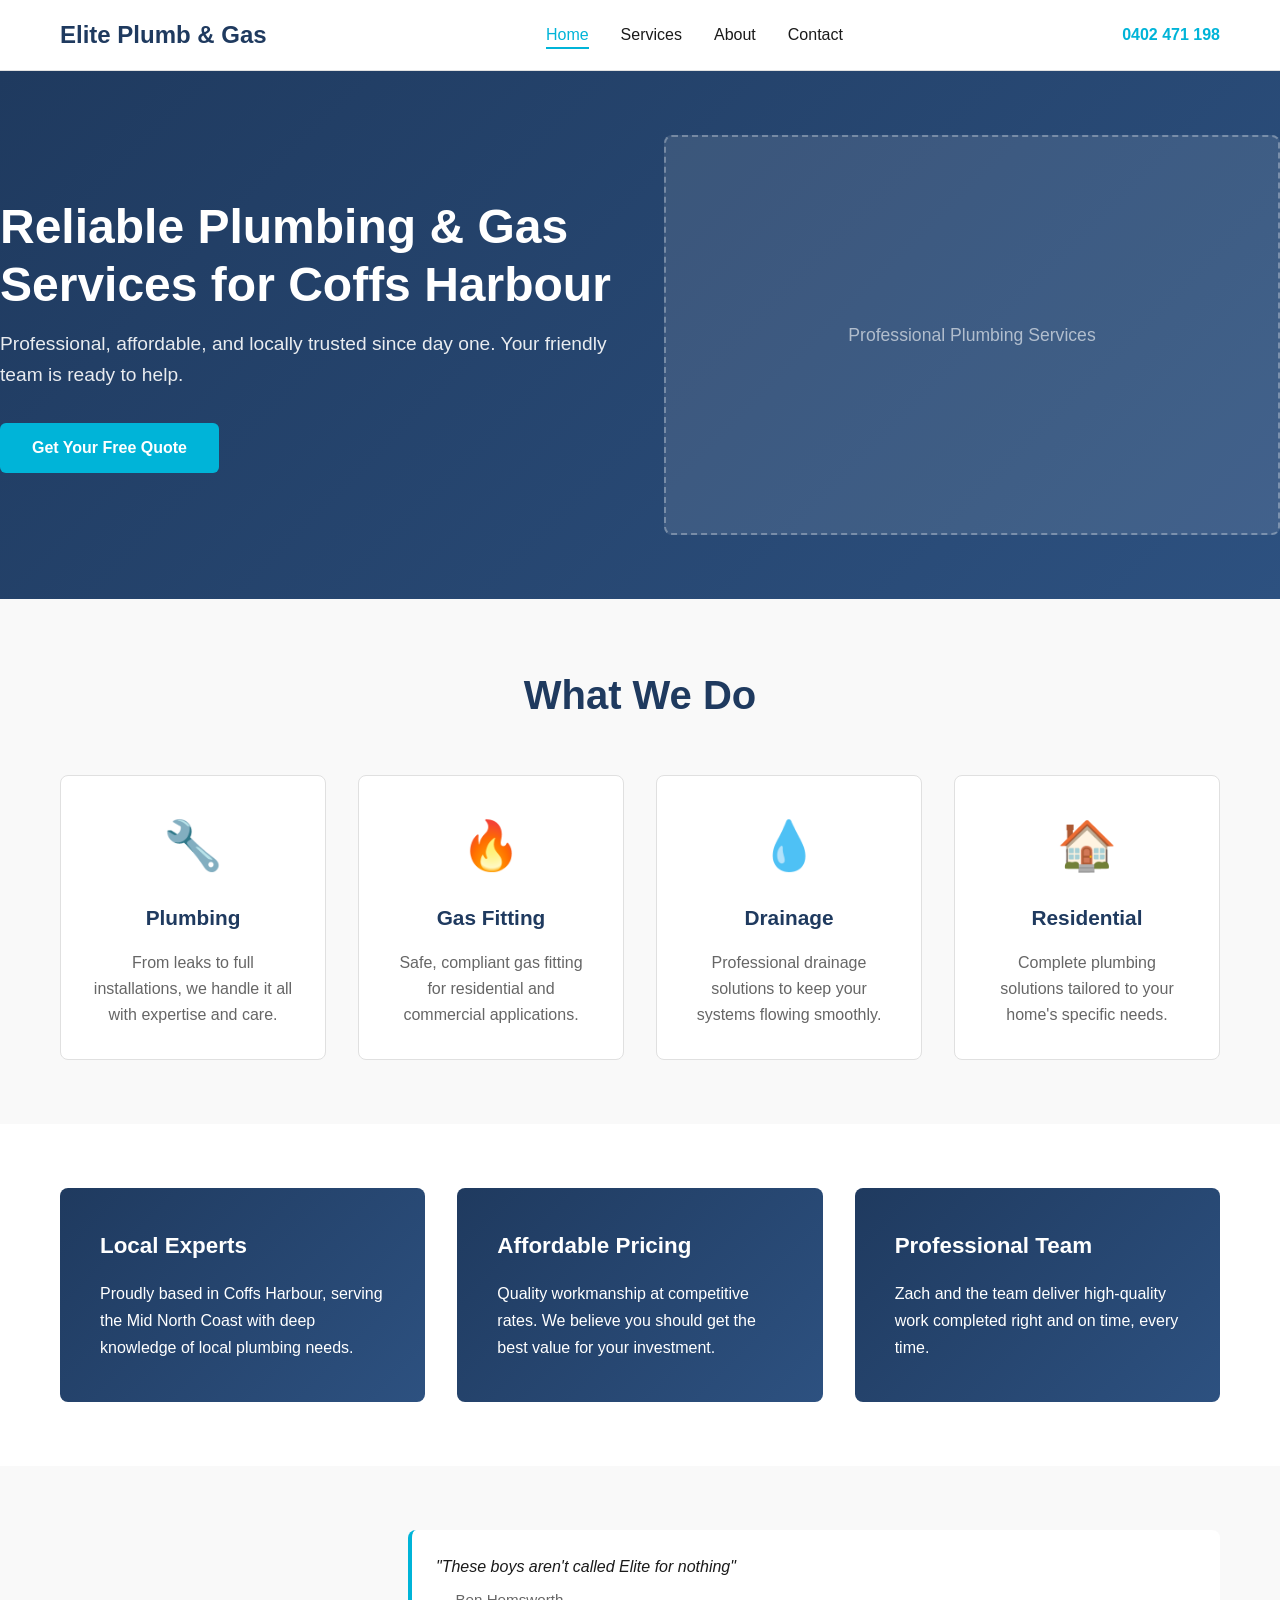
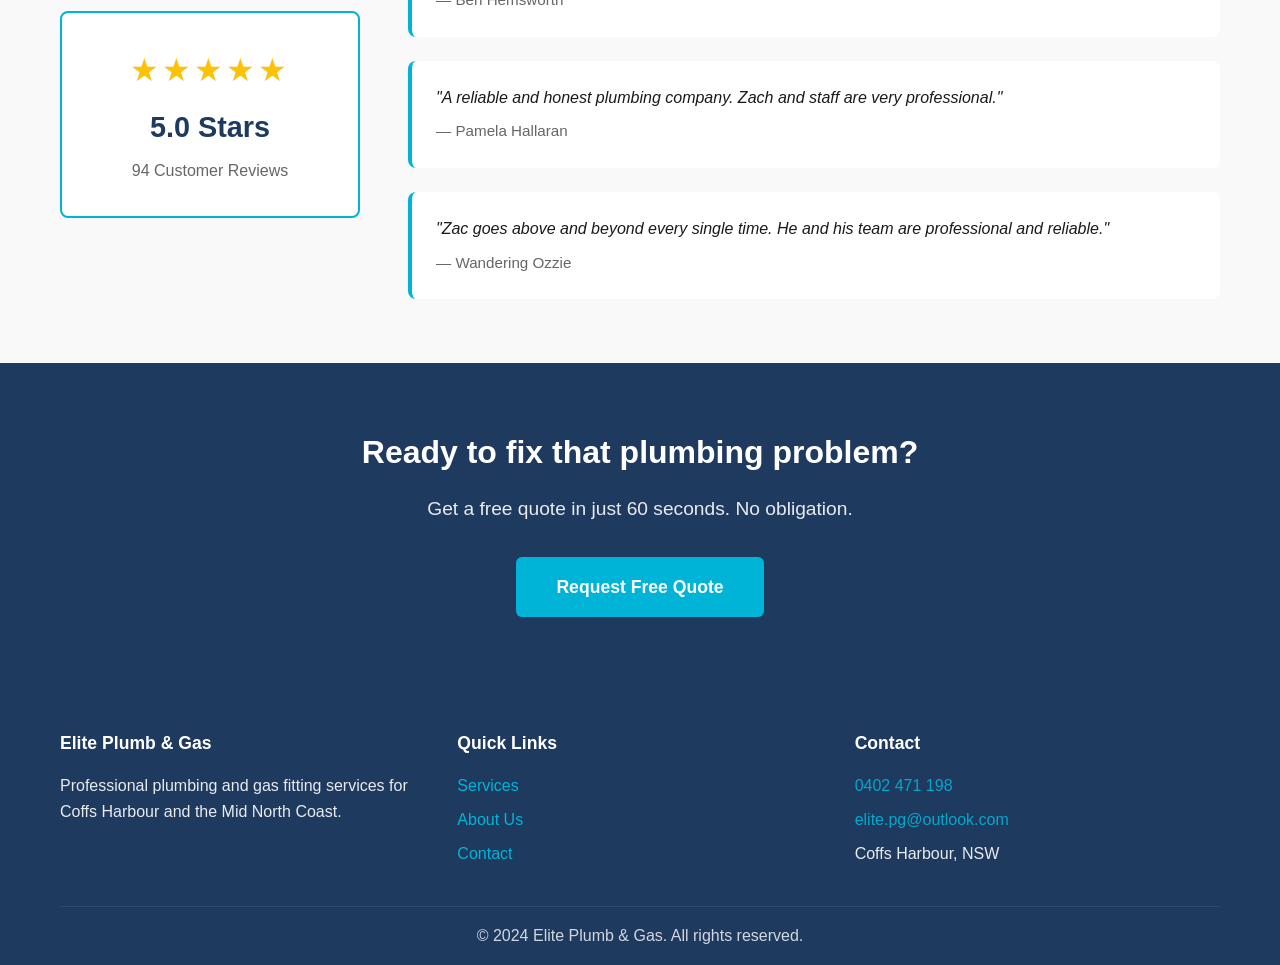
==== index.html @ c89027f8 "Add files via upload" ====
<!DOCTYPE html>
<html lang="en">
<head>
    <meta charset="UTF-8">
    <meta name="viewport" content="width=device-width, initial-scale=1.0">
    <title>Elite Plumb & Gas - Professional Plumbing Coffs Harbour</title>
    <meta name="description" content="Elite Plumb & Gas delivers reliable, professional plumbing and gas fitting services on the Mid North Coast. Free quotes available.">
    <meta name="theme-color" content="#1F3A5F">
    <link rel="stylesheet" href="styles.css">
</head>
<body>
    <nav class="navbar">
        <div class="container">
            <div class="logo">Elite Plumb & Gas</div>
            <ul class="nav-links">
                <li><a href="index.html" class="active">Home</a></li>
                <li><a href="services.html">Services</a></li>
                <li><a href="about.html">About</a></li>
                <li><a href="contact.html">Contact</a></li>
            </ul>
            <div class="phone-header"><a href="tel:0402471198">0402 471 198</a></div>
        </div>
    </nav>

    <section class="hero">
        <div class="hero-content">
            <h1>Reliable Plumbing & Gas Services for Coffs Harbour</h1>
            <p>Professional, affordable, and locally trusted since day one. Your friendly team is ready to help.</p>
            <a href="contact.html" class="cta-button">Get Your Free Quote</a>
        </div>
        <div class="hero-image">
            <div class="image-placeholder">Professional Plumbing Services</div>
        </div>
    </section>

    <section class="services-preview">
        <div class="container">
            <h2>What We Do</h2>
            <div class="services-grid">
                <div class="service-card">
                    <div class="service-icon">🔧</div>
                    <h3>Plumbing</h3>
                    <p>From leaks to full installations, we handle it all with expertise and care.</p>
                </div>
                <div class="service-card">
                    <div class="service-icon">🔥</div>
                    <h3>Gas Fitting</h3>
                    <p>Safe, compliant gas fitting for residential and commercial applications.</p>
                </div>
                <div class="service-card">
                    <div class="service-icon">💧</div>
                    <h3>Drainage</h3>
                    <p>Professional drainage solutions to keep your systems flowing smoothly.</p>
                </div>
                <div class="service-card">
                    <div class="service-icon">🏠</div>
                    <h3>Residential</h3>
                    <p>Complete plumbing solutions tailored to your home's specific needs.</p>
                </div>
            </div>
        </div>
    </section>

    <section class="why-us">
        <div class="container">
            <div class="why-grid">
                <div class="why-card">
                    <h3>Local Experts</h3>
                    <p>Proudly based in Coffs Harbour, serving the Mid North Coast with deep knowledge of local plumbing needs.</p>
                </div>
                <div class="why-card">
                    <h3>Affordable Pricing</h3>
                    <p>Quality workmanship at competitive rates. We believe you should get the best value for your investment.</p>
                </div>
                <div class="why-card">
                    <h3>Professional Team</h3>
                    <p>Zach and the team deliver high-quality work completed right and on time, every time.</p>
                </div>
            </div>
        </div>
    </section>

    <section class="social-proof">
        <div class="container">
            <div class="reviews-showcase">
                <div class="rating-box">
                    <div class="stars">★★★★★</div>
                    <div class="rating-text">5.0 Stars</div>
                    <div class="review-count">94 Customer Reviews</div>
                </div>
                <div class="testimonials">
                    <div class="testimonial">
                        <p>"These boys aren't called Elite for nothing"</p>
                        <cite>— Ben Hemsworth</cite>
                    </div>
                    <div class="testimonial">
                        <p>"A reliable and honest plumbing company. Zach and staff are very professional."</p>
                        <cite>— Pamela Hallaran</cite>
                    </div>
                    <div class="testimonial">
                        <p>"Zac goes above and beyond every single time. He and his team are professional and reliable."</p>
                        <cite>— Wandering Ozzie</cite>
                    </div>
                </div>
            </div>
        </div>
    </section>

    <section class="cta-section">
        <div class="container">
            <h2>Ready to fix that plumbing problem?</h2>
            <p>Get a free quote in just 60 seconds. No obligation.</p>
            <a href="contact.html" class="cta-button-large">Request Free Quote</a>
        </div>
    </section>

    <footer>
        <div class="container">
            <div class="footer-content">
                <div class="footer-section">
                    <h4>Elite Plumb & Gas</h4>
                    <p>Professional plumbing and gas fitting services for Coffs Harbour and the Mid North Coast.</p>
                </div>
                <div class="footer-section">
                    <h4>Quick Links</h4>
                    <ul>
                        <li><a href="services.html">Services</a></li>
                        <li><a href="about.html">About Us</a></li>
                        <li><a href="contact.html">Contact</a></li>
                    </ul>
                </div>
                <div class="footer-section">
                    <h4>Contact</h4>
                    <p><a href="tel:0402471198">0402 471 198</a></p>
                    <p><a href="mailto:elite.pg@outlook.com">elite.pg@outlook.com</a></p>
                    <p>Coffs Harbour, NSW</p>
                </div>
            </div>
            <div class="footer-bottom">
                <p>&copy; 2024 Elite Plumb & Gas. All rights reserved.</p>
            </div>
        </div>
    </footer>

    <script src="app.js"></script>
</body>
</html>
---- styles.css ----
* {
    margin: 0;
    padding: 0;
    box-sizing: border-box;
}

:root {
    --primary: #1F3A5F;
    --accent: #00B4D8;
    --accent-dark: #0096C7;
    --text-dark: #1a1a1a;
    --text-light: #666;
    --bg-light: #f9f9f9;
    --border: #e0e0e0;
    --white: #ffffff;
    --success: #10b981;
}

body {
    font-family: -apple-system, BlinkMacSystemFont, 'Segoe UI', Roboto, Oxygen, Ubuntu, Cantarell, sans-serif;
    color: var(--text-dark);
    line-height: 1.6;
    background: var(--white);
}

.container {
    max-width: 1200px;
    margin: 0 auto;
    padding: 0 20px;
}

/* Navigation */
.navbar {
    background: var(--white);
    border-bottom: 1px solid var(--border);
    sticky: top;
    position: sticky;
    top: 0;
    z-index: 100;
    padding: 1rem 0;
}

.navbar .container {
    display: flex;
    justify-content: space-between;
    align-items: center;
}

.logo {
    font-size: 1.5rem;
    font-weight: 700;
    color: var(--primary);
    text-decoration: none;
}

.nav-links {
    display: flex;
    list-style: none;
    gap: 2rem;
    flex: 1;
    justify-content: center;
}

.nav-links a {
    color: var(--text-dark);
    text-decoration: none;
    font-weight: 500;
    transition: color 0.3s;
    border-bottom: 2px solid transparent;
    padding-bottom: 0.25rem;
}

.nav-links a:hover,
.nav-links a.active {
    color: var(--accent);
    border-bottom-color: var(--accent);
}

.phone-header {
    font-weight: 600;
}

.phone-header a {
    color: var(--accent);
    text-decoration: none;
}

/* Hero Section */
.hero {
    display: grid;
    grid-template-columns: 1fr 1fr;
    gap: 3rem;
    align-items: center;
    padding: 4rem 0;
    background: linear-gradient(135deg, var(--primary) 0%, #2d5180 100%);
    color: var(--white);
}

.hero-content h1 {
    font-size: 3rem;
    margin-bottom: 1rem;
    line-height: 1.2;
}

.hero-content p {
    font-size: 1.2rem;
    margin-bottom: 2rem;
    opacity: 0.9;
}

.hero-image .image-placeholder {
    background: rgba(255, 255, 255, 0.1);
    border: 2px dashed rgba(255, 255, 255, 0.3);
    border-radius: 8px;
    padding: 4rem 2rem;
    text-align: center;
    color: rgba(255, 255, 255, 0.6);
    font-size: 1.1rem;
    min-height: 400px;
    display: flex;
    align-items: center;
    justify-content: center;
}

/* CTA Buttons */
.cta-button {
    display: inline-block;
    background: var(--accent);
    color: var(--white);
    padding: 0.75rem 2rem;
    border-radius: 6px;
    text-decoration: none;
    font-weight: 600;
    transition: background 0.3s, transform 0.2s;
    border: none;
    cursor: pointer;
    font-size: 1rem;
}

.cta-button:hover {
    background: var(--accent-dark);
    transform: translateY(-2px);
}

.cta-button-large {
    display: inline-block;
    background: var(--accent);
    color: var(--white);
    padding: 1rem 2.5rem;
    border-radius: 6px;
    text-decoration: none;
    font-weight: 600;
    font-size: 1.1rem;
    transition: background 0.3s, transform 0.2s;
    border: none;
    cursor: pointer;
}

.cta-button-large:hover {
    background: var(--accent-dark);
    transform: translateY(-2px);
}

/* Services Preview */
.services-preview {
    padding: 4rem 0;
    background: var(--bg-light);
}

.services-preview h2 {
    font-size: 2.5rem;
    margin-bottom: 3rem;
    text-align: center;
    color: var(--primary);
}

.services-grid {
    display: grid;
    grid-template-columns: repeat(auto-fit, minmax(250px, 1fr));
    gap: 2rem;
}

.service-card {
    background: var(--white);
    padding: 2rem;
    border-radius: 8px;
    text-align: center;
    border: 1px solid var(--border);
    transition: transform 0.3s, box-shadow 0.3s;
}

.service-card:hover {
    transform: translateY(-5px);
    box-shadow: 0 10px 30px rgba(0, 0, 0, 0.1);
}

.service-icon {
    font-size: 3rem;
    margin-bottom: 1rem;
}

.service-card h3 {
    color: var(--primary);
    margin-bottom: 1rem;
    font-size: 1.3rem;
}

.service-card p {
    color: var(--text-light);
}

/* Why Us Section */
.why-us {
    padding: 4rem 0;
}

.why-grid {
    display: grid;
    grid-template-columns: repeat(auto-fit, minmax(280px, 1fr));
    gap: 2rem;
}

.why-card {
    background: linear-gradient(135deg, var(--primary) 0%, #2d5180 100%);
    color: var(--white);
    padding: 2.5rem;
    border-radius: 8px;
}

.why-card h3 {
    font-size: 1.4rem;
    margin-bottom: 1rem;
}

.why-card p {
    font-size: 1rem;
    line-height: 1.7;
}

/* Social Proof */
.social-proof {
    background: var(--bg-light);
    padding: 4rem 0;
}

.reviews-showcase {
    display: grid;
    grid-template-columns: 300px 1fr;
    gap: 3rem;
    align-items: center;
}

.rating-box {
    background: var(--white);
    padding: 2rem;
    border-radius: 8px;
    text-align: center;
    border: 2px solid var(--accent);
}

.stars {
    font-size: 2rem;
    color: #ffc107;
    letter-spacing: 0.2rem;
    margin-bottom: 0.5rem;
}

.rating-text {
    font-size: 1.8rem;
    font-weight: 700;
    color: var(--primary);
    margin-bottom: 0.5rem;
}

.review-count {
    font-size: 1rem;
    color: var(--text-light);
}

.testimonials {
    display: grid;
    gap: 1.5rem;
}

.testimonial {
    background: var(--white);
    padding: 1.5rem;
    border-radius: 8px;
    border-left: 4px solid var(--accent);
}

.testimonial p {
    font-style: italic;
    color: var(--text-dark);
    margin-bottom: 0.5rem;
}

.testimonial cite {
    font-style: normal;
    color: var(--text-light);
    font-size: 0.95rem;
}

/* CTA Section */
.cta-section {
    background: var(--primary);
    color: var(--white);
    padding: 4rem 0;
    text-align: center;
}

.cta-section h2 {
    font-size: 2rem;
    margin-bottom: 1rem;
}

.cta-section p {
    font-size: 1.2rem;
    margin-bottom: 2rem;
    opacity: 0.9;
}

/* Page Header */
.page-header {
    background: linear-gradient(135deg, var(--primary) 0%, #2d5180 100%);
    color: var(--white);
    padding: 3rem 0;
    text-align: center;
}

.page-header h1 {
    font-size: 2.5rem;
    margin-bottom: 1rem;
}

.page-header p {
    font-size: 1.1rem;
    opacity: 0.9;
}

/* Services Detailed */
.services-detailed {
    padding: 4rem 0;
}

.service-detail {
    display: grid;
    grid-template-columns: 1fr 1fr;
    gap: 3rem;
    align-items: center;
    margin-bottom: 4rem;
}

.service-detail.reverse {
    direction: rtl;
}

.service-detail.reverse > * {
    direction: ltr;
}

.service-detail h2 {
    color: var(--primary);
    font-size: 2rem;
    margin-bottom: 1rem;
}

.service-detail p {
    color: var(--text-light);
    margin-bottom: 1.5rem;
    line-height: 1.8;
}

.service-list {
    list-style: none;
    margin-bottom: 1.5rem;
}

.service-list li {
    padding: 0.5rem 0 0.5rem 1.5rem;
    position: relative;
    color: var(--text-light);
}

.service-list li:before {
    content: "✓";
    position: absolute;
    left: 0;
    color: var(--accent);
    font-weight: bold;
}

.cta-link {
    color: var(--accent);
    text-decoration: none;
    font-weight: 600;
    display: inline-block;
    margin-top: 1rem;
    transition: transform 0.3s;
}

.cta-link:hover {
    transform: translateX(5px);
}

.service-image .image-placeholder {
    background: var(--bg-light);
    border: 2px dashed var(--border);
    border-radius: 8px;
    padding: 4rem 2rem;
    text-align: center;
    color: var(--text-light);
    font-size: 1.1rem;
    min-height: 350px;
    display: flex;
    align-items: center;
    justify-content: center;
}

/* Service Guarantee */
.service-guarantee {
    background: var(--bg-light);
    padding: 4rem 0;
    text-align: center;
}

.service-guarantee h2 {
    color: var(--primary);
    font-size: 2rem;
    margin-bottom: 1rem;
}

.service-guarantee p {
    font-size: 1.1rem;
    color: var(--text-light);
    margin-bottom: 2rem;
}

.guarantee-points {
    display: grid;
    grid-template-columns: repeat(auto-fit, minmax(200px, 1fr));
    gap: 2rem;
}

.point {
    background: var(--white);
    padding: 1.5rem;
    border-radius: 8px;
    border-left: 4px solid var(--accent);
}

/* About Story */
.about-story {
    padding: 4rem 0;
}

.story-content {
    display: grid;
    grid-template-columns: 1fr 1fr;
    gap: 3rem;
    align-items: center;
}

.story-text h2 {
    color: var(--primary);
    font-size: 2rem;
    margin-bottom: 1rem;
}

.story-text p {
    color: var(--text-light);
    margin-bottom: 1rem;
    line-height: 1.8;
}

.story-image .image-placeholder {
    background: var(--bg-light);
    border: 2px dashed var(--border);
    border-radius: 8px;
    padding: 4rem 2rem;
    text-align: center;
    color: var(--text-light);
    min-height: 400px;
    display: flex;
    align-items: center;
    justify-content: center;
}

/* Values */
.values {
    background: var(--bg-light);
    padding: 4rem 0;
}

.values h2 {
    color: var(--primary);
    font-size: 2rem;
    text-align: center;
    margin-bottom: 3rem;
}

.values-grid {
    display: grid;
    grid-template-columns: repeat(auto-fit, minmax(250px, 1fr));
    gap: 2rem;
}

.value-card {
    background: var(--white);
    padding: 2rem;
    border-radius: 8px;
    border-top: 4px solid var(--accent);
}

.value-card h3 {
    color: var(--primary);
    margin-bottom: 1rem;
}

.value-card p {
    color: var(--text-light);
    line-height: 1.7;
}

/* Team */
.team {
    padding: 4rem 0;
}

.team h2 {
    color: var(--primary);
    font-size: 2rem;
    text-align: center;
    margin-bottom: 0.5rem;
}

.team > p {
    text-align: center;
    color: var(--text-light);
    margin-bottom: 3rem;
}

.team-grid {
    display: grid;
    grid-template-columns: repeat(auto-fit, minmax(280px, 1fr));
    gap: 2rem;
}

.team-member {
    text-align: center;
}

.member-image .image-placeholder {
    background: var(--bg-light);
    border: 2px dashed var(--border);
    border-radius: 8px;
    padding: 3rem 2rem;
    text-align: center;
    color: var(--text-light);
    min-height: 250px;
    display: flex;
    align-items: center;
    justify-content: center;
    margin-bottom: 1.5rem;
}

.team-member h3 {
    color: var(--primary);
    margin-bottom: 0.5rem;
}

.team-member > p:first-of-type {
    color: var(--accent);
    font-weight: 600;
    margin-bottom: 1rem;
}

.team-member > p:last-of-type {
    color: var(--text-light);
    line-height: 1.7;
}

/* Stats */
.stats {
    background: var(--primary);
    color: var(--white);
    padding: 4rem 0;
    display: grid;
    grid-template-columns: repeat(auto-fit, minmax(200px, 1fr));
    gap: 2rem;
    text-align: center;
}

.stat {
    padding: 2rem 0;
}

.stat-number {
    font-size: 2.5rem;
    font-weight: 700;
    margin-bottom: 0.5rem;
}

.stat-label {
    font-size: 1rem;
    opacity: 0.9;
}

/* Contact Form */
.contact-section {
    padding: 4rem 0;
}

.contact-wrapper {
    display: grid;
    grid-template-columns: 2fr 1fr;
    gap: 3rem;
}

.contact-form {
    background: var(--bg-light);
    padding: 2rem;
    border-radius: 8px;
}

.form-group {
    margin-bottom: 1.5rem;
}

.form-group label {
    display: block;
    margin-bottom: 0.5rem;
    font-weight: 600;
    color: var(--primary);
}

.form-group input,
.form-group textarea,
.form-group select {
    width: 100%;
    padding: 0.75rem;
    border: 1px solid var(--border);
    border-radius: 6px;
    font-family: inherit;
    font-size: 1rem;
}

.form-group input:focus,
.form-group textarea:focus,
.form-group select:focus {
    outline: none;
    border-color: var(--accent);
    box-shadow: 0 0 0 3px rgba(0, 180, 216, 0.1);
}

.form-group textarea {
    resize: vertical;
}

.form-group.checkbox {
    display: flex;
    align-items: center;
    gap: 0.5rem;
}

.form-group.checkbox input {
    width: auto;
    margin: 0;
}

.form-group.checkbox label {
    margin: 0;
    font-weight: 400;
    display: inline;
}

.submit-button {
    background: var(--accent);
    color: var(--white);
    padding: 0.75rem 2rem;
    border: none;
    border-radius: 6px;
    font-weight: 600;
    cursor: pointer;
    font-size: 1rem;
    transition: background 0.3s, transform 0.2s;
    width: 100%;
}

.submit-button:hover {
    background: var(--accent-dark);
    transform: translateY(-2px);
}

.form-status {
    margin-top: 1rem;
    padding: 1rem;
    border-radius: 6px;
    text-align: center;
    display: none;
}

.form-status.success {
    display: block;
    background: rgba(16, 185, 129, 0.1);
    color: var(--success);
    border: 1px solid var(--success);
}

.form-status.error {
    display: block;
    background: rgba(220, 38, 38, 0.1);
    color: #dc2626;
    border: 1px solid #dc2626;
}

.contact-info {
    background: var(--white);
    padding: 2rem;
    border-radius: 8px;
    border: 1px solid var(--border);
}

.contact-info h3 {
    color: var(--primary);
    margin-bottom: 2rem;
}

.info-block {
    margin-bottom: 2rem;
    padding-bottom: 2rem;
    border-bottom: 1px solid var(--border);
}

.info-block:last-child {
    border-bottom: none;
    margin-bottom: 0;
    padding-bottom: 0;
}

.info-block h4 {
    color: var(--primary);
    margin-bottom: 0.5rem;
    font-size: 1rem;
}

.info-block p {
    color: var(--text-light);
    margin-bottom: 0.25rem;
}

.info-block a {
    color: var(--accent);
    text-decoration: none;
}

.info-block a:hover {
    text-decoration: underline;
}

.small {
    font-size: 0.9rem;
    font-style: italic;
}

.why-list {
    list-style: none;
    text-align: left;
}

.why-list li {
    padding: 0.5rem 0;
    color: var(--text-light);
}

/* FAQ */
.faq {
    background: var(--bg-light);
    padding: 4rem 0;
}

.faq h2 {
    color: var(--primary);
    font-size: 2rem;
    text-align: center;
    margin-bottom: 3rem;
}

.faq-grid {
    display: grid;
    grid-template-columns: repeat(auto-fit, minmax(280px, 1fr));
    gap: 2rem;
}

.faq-item {
    background: var(--white);
    padding: 2rem;
    border-radius: 8px;
}

.faq-item h4 {
    color: var(--primary);
    margin-bottom: 1rem;
}

.faq-item p {
    color: var(--text-light);
    line-height: 1.7;
}

/* Footer */
footer {
    background: var(--primary);
    color: var(--white);
    padding: 3rem 0 1rem;
}

.footer-content {
    display: grid;
    grid-template-columns: repeat(auto-fit, minmax(250px, 1fr));
    gap: 2rem;
    margin-bottom: 2rem;
}

.footer-section h4 {
    margin-bottom: 1rem;
    font-size: 1.1rem;
}

.footer-section p {
    margin-bottom: 0.5rem;
    opacity: 0.9;
    line-height: 1.6;
}

.footer-section a {
    color: var(--accent);
    text-decoration: none;
}

.footer-section a:hover {
    text-decoration: underline;
}

.footer-section ul {
    list-style: none;
}

.footer-section ul li {
    margin-bottom: 0.5rem;
}

.footer-section ul li a {
    color: var(--accent);
    text-decoration: none;
}

.footer-section ul li a:hover {
    text-decoration: underline;
}

.footer-bottom {
    border-top: 1px solid rgba(255, 255, 255, 0.1);
    padding-top: 1rem;
    text-align: center;
    opacity: 0.8;
}

/* Responsive */
@media (max-width: 768px) {
    .nav-links {
        gap: 1rem;
        font-size: 0.9rem;
    }

    .phone-header {
        display: none;
    }

    .hero {
        grid-template-columns: 1fr;
        padding: 2rem 0;
    }

    .hero-content h1 {
        font-size: 2rem;
    }

    .story-content,
    .contact-wrapper,
    .service-detail,
    .reviews-showcase {
        grid-template-columns: 1fr;
    }

    .service-detail.reverse {
        direction: ltr;
    }
}
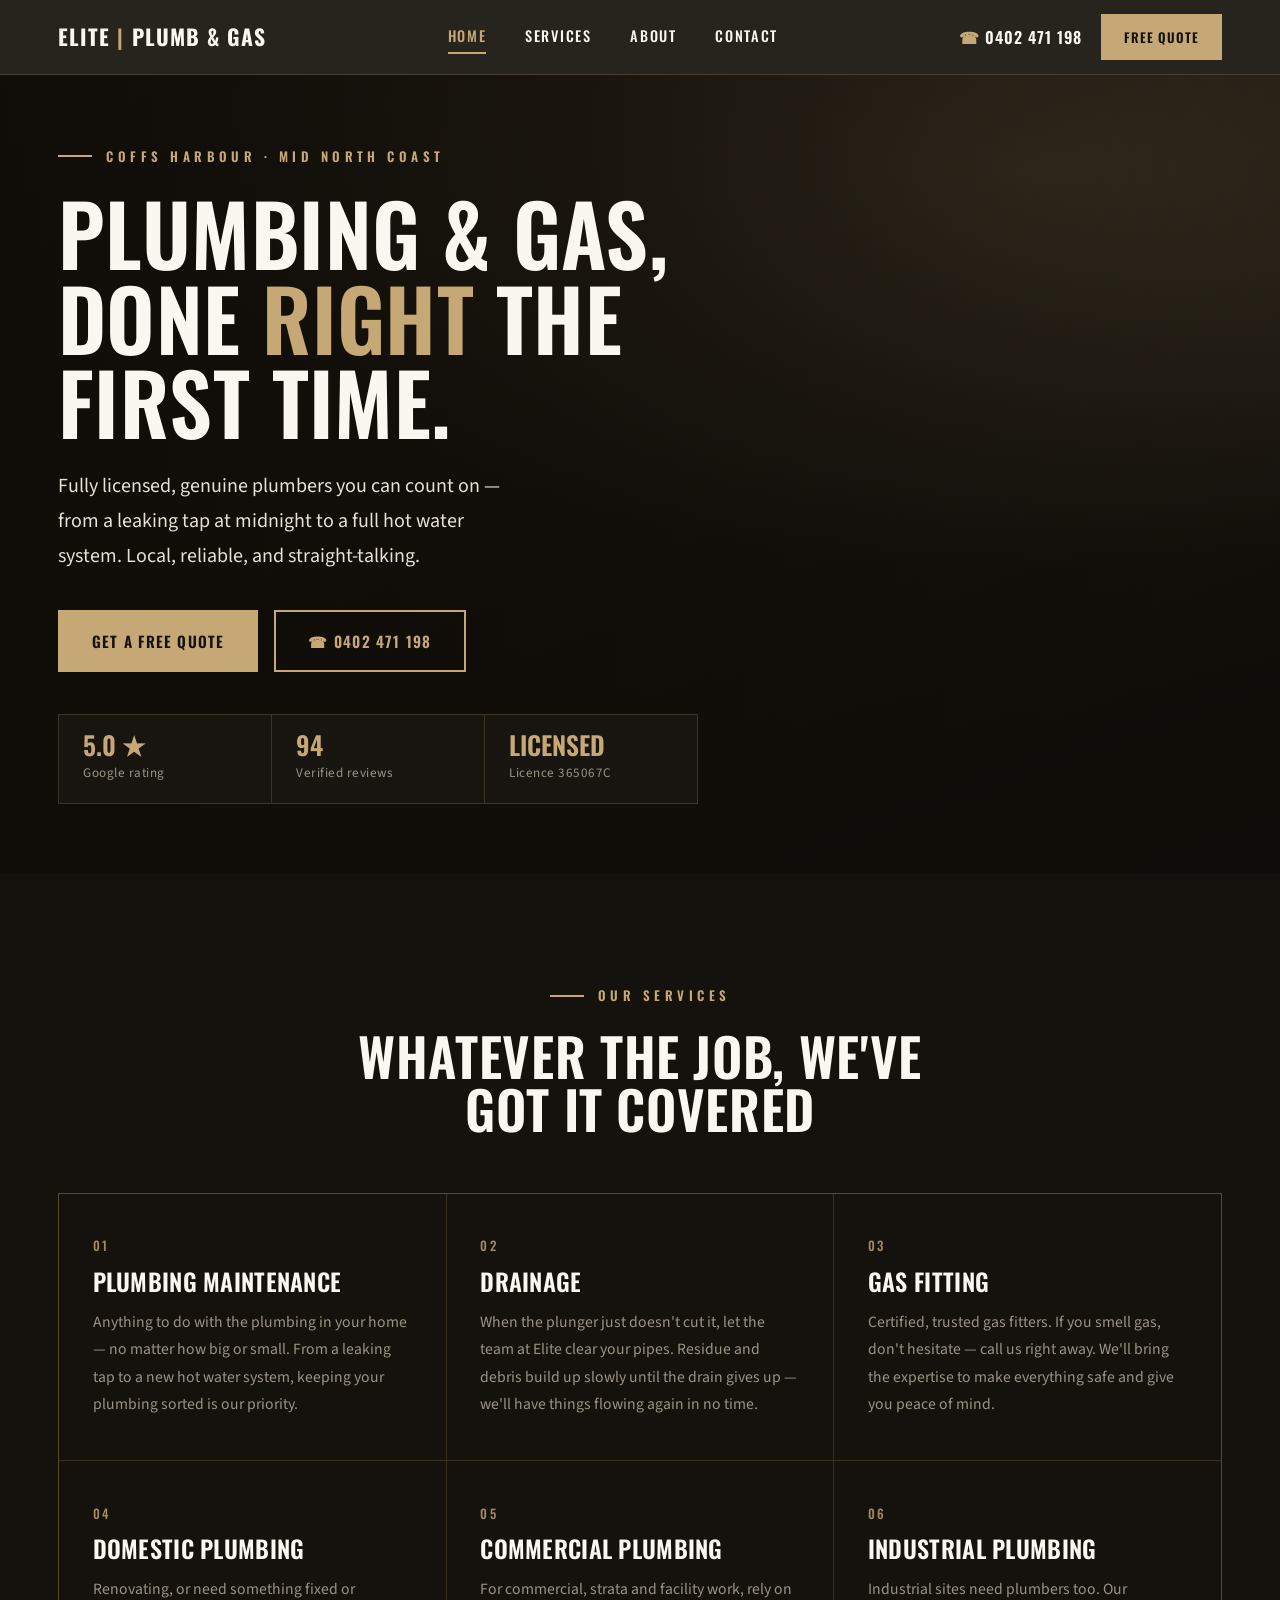
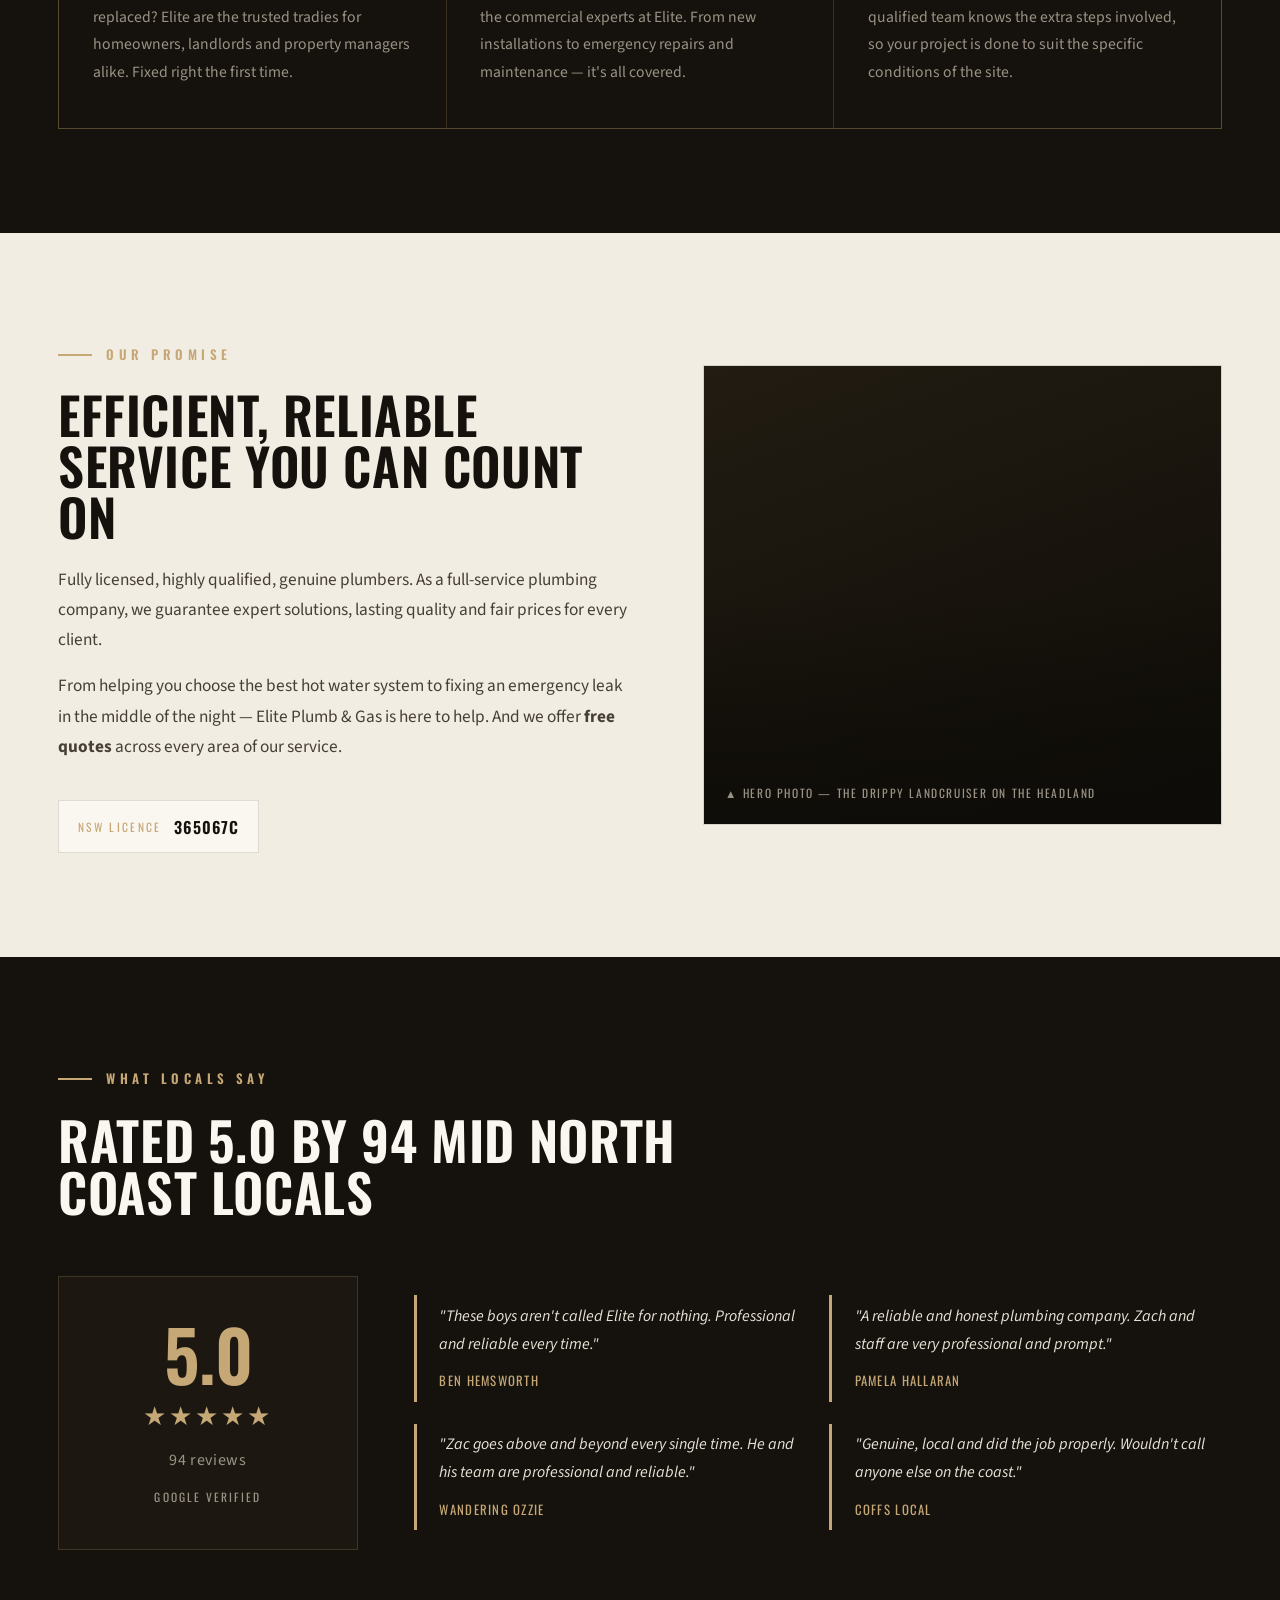
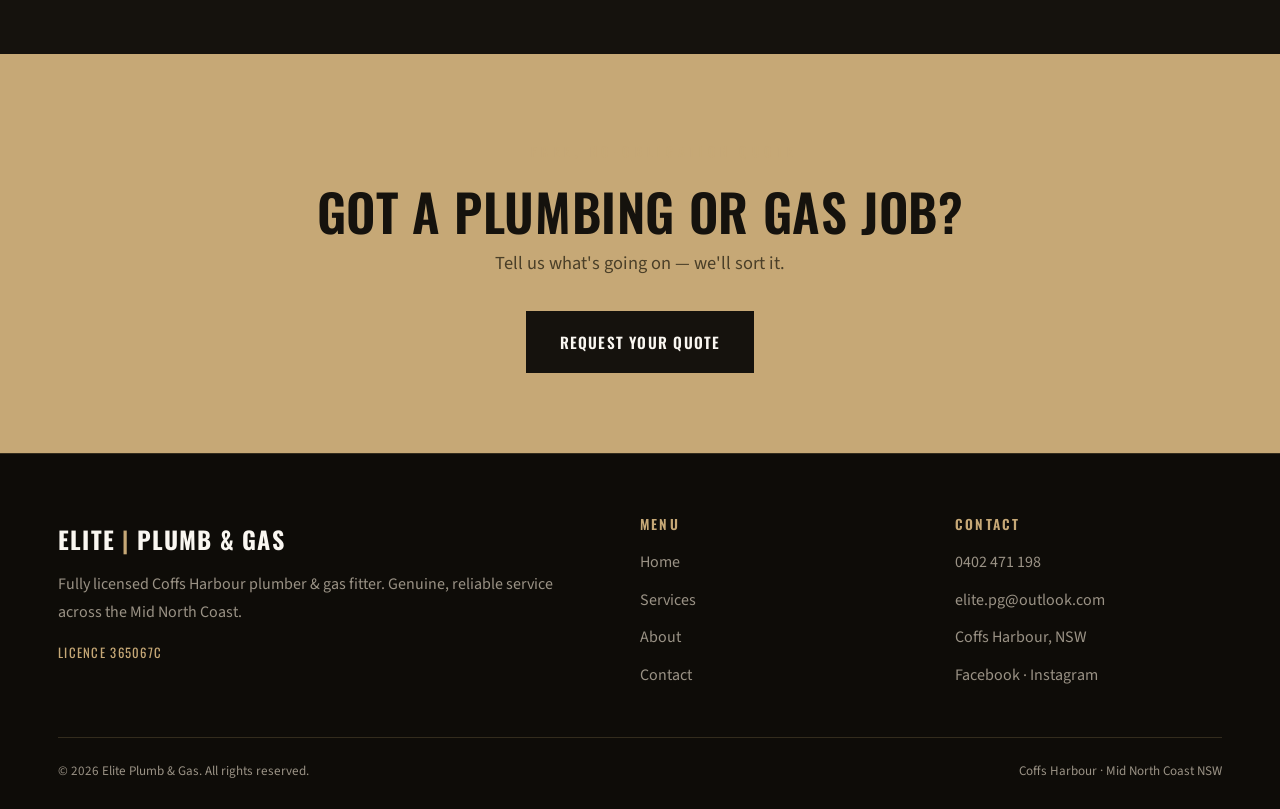
==== commit 996475a0: "Add files via upload" ====
--- a/index.html
+++ b/index.html
@@ -1,147 +1,692 @@
 <!DOCTYPE html>
 <html lang="en">
 <head>
-    <meta charset="UTF-8">
-    <meta name="viewport" content="width=device-width, initial-scale=1.0">
-    <title>Elite Plumb & Gas - Professional Plumbing Coffs Harbour</title>
-    <meta name="description" content="Elite Plumb & Gas delivers reliable, professional plumbing and gas fitting services on the Mid North Coast. Free quotes available.">
-    <meta name="theme-color" content="#1F3A5F">
-    <link rel="stylesheet" href="styles.css">
+<meta charset="UTF-8">
+<meta name="viewport" content="width=device-width, initial-scale=1.0">
+<title>Elite Plumb &amp; Gas — Coffs Harbour Plumber &amp; Gas Fitter</title>
+<meta name="description" content="Fully licensed Coffs Harbour plumber &amp; gas fitter. Genuine, reliable service across the Mid North Coast. 5.0★ from 94 reviews. Free quotes. Licence 365067C.">
+<meta name="theme-color" content="#15120D">
+<link rel="preconnect" href="https://fonts.googleapis.com">
+<link rel="preconnect" href="https://fonts.gstatic.com" crossorigin>
+<link href="https://fonts.googleapis.com/css2?family=Oswald:wght@400;500;600;700&family=Source+Sans+3:ital,wght@0,400;0,500;0,600;1,400&display=swap" rel="stylesheet">
+<style>
+    *{margin:0;padding:0;box-sizing:border-box}
+
+    :root{
+        --ink:#15120D;         /* warm near-black */
+        --ink-2:#1C1811;       /* panel */
+        --ink-3:#252016;       /* lifted panel */
+        --sand:#C6A876;        /* signature gold/sand accent */
+        --sand-2:#DcC49A;      /* brighter sand for hover */
+        --bone:#F2EDE3;        /* warm cream for light sections */
+        --paper:#FAF7F1;       /* lightest */
+        --grey-d:#9A9285;      /* body text on dark */
+        --ink-body:#463F36;    /* body text on light */
+        --hair-d:rgba(198,168,118,.20); /* sand hairline on dark */
+        --hair-l:rgba(21,18,13,.12);    /* hairline on light */
+        --white:#ffffff;
+        --shadow:0 24px 60px rgba(0,0,0,.35);
+
+        /* --- Photo slots: paste an image URL between the url('') to drop in real photos --- */
+        --hero-photo:url('');
+        --promise-photo:url('');
+        --about-photo:url('');
+    }
+
+    html{scroll-behavior:smooth}
+    body{
+        font-family:'Source Sans 3',-apple-system,BlinkMacSystemFont,sans-serif;
+        color:var(--ink-body);
+        background:var(--paper);
+        line-height:1.75;
+        -webkit-font-smoothing:antialiased;
+    }
+    .wrap{max-width:1220px;margin:0 auto;padding:0 28px}
+
+    /* ---------- Type ---------- */
+    h1,h2,h3,h4,.display{
+        font-family:'Oswald',sans-serif;
+        text-transform:uppercase;
+        font-weight:600;
+        letter-spacing:.012em;
+        line-height:1;
+        color:var(--ink);
+    }
+    p{margin-bottom:1rem}
+    a{color:inherit}
+
+    /* Eyebrow — the signature structural label (from their OUR SERVICES / OUR PROMISE motif) */
+    .eyebrow{
+        font-family:'Oswald',sans-serif;
+        text-transform:uppercase;
+        font-weight:600;
+        font-size:.82rem;
+        letter-spacing:.34em;
+        color:var(--sand);
+        display:inline-flex;
+        align-items:center;
+        gap:.9rem;
+        margin-bottom:1.4rem;
+    }
+    .eyebrow::before{content:"";width:34px;height:2px;background:var(--sand);display:inline-block}
+    .eyebrow.center{justify-content:center}
+
+    /* ---------- Buttons ---------- */
+    .btn{
+        display:inline-flex;align-items:center;gap:.6rem;
+        font-family:'Oswald',sans-serif;text-transform:uppercase;
+        font-weight:600;letter-spacing:.08em;font-size:.95rem;
+        padding:1rem 2rem;text-decoration:none;cursor:pointer;border:2px solid var(--sand);
+        transition:transform .25s ease,background .25s ease,color .25s ease,box-shadow .25s ease;
+        white-space:nowrap;
+    }
+    .btn-primary{background:var(--sand);color:var(--ink)}
+    .btn-primary:hover{background:var(--sand-2);border-color:var(--sand-2);transform:translateY(-3px);box-shadow:0 14px 30px rgba(198,168,118,.28)}
+    .btn-ghost{background:transparent;color:var(--sand)}
+    .btn-ghost:hover{background:var(--sand);color:var(--ink);transform:translateY(-3px)}
+    .btn-dark{background:var(--ink);color:var(--paper);border-color:var(--ink)}
+    .btn-dark:hover{background:#000;transform:translateY(-3px)}
+
+    /* ---------- Nav ---------- */
+    .nav{position:sticky;top:0;z-index:200;background:rgba(21,18,13,.92);backdrop-filter:blur(12px);border-bottom:1px solid var(--hair-d)}
+    .nav .wrap{display:flex;align-items:center;justify-content:space-between;height:74px}
+    .brand{display:flex;align-items:baseline;gap:.5rem;cursor:pointer;text-decoration:none}
+    .brand .mark{font-family:'Oswald',sans-serif;font-weight:700;text-transform:uppercase;letter-spacing:.05em;font-size:1.35rem;color:var(--paper)}
+    .brand .mark b{color:var(--sand);font-weight:700}
+    .brand .sub{font-family:'Oswald',sans-serif;font-weight:400;text-transform:uppercase;letter-spacing:.28em;font-size:.6rem;color:var(--grey-d)}
+    .nav-links{display:flex;list-style:none;gap:2.4rem}
+    .nav-links a{
+        font-family:'Oswald',sans-serif;text-transform:uppercase;font-weight:500;
+        letter-spacing:.12em;font-size:.9rem;color:var(--paper);text-decoration:none;
+        padding:.4rem 0;position:relative;cursor:pointer;transition:color .25s
+    }
+    .nav-links a::after{content:"";position:absolute;left:0;bottom:-2px;height:2px;width:0;background:var(--sand);transition:width .3s}
+    .nav-links a:hover,.nav-links a.on{color:var(--sand)}
+    .nav-links a:hover::after,.nav-links a.on::after{width:100%}
+    .nav-cta{display:flex;align-items:center;gap:1.2rem}
+    .nav-phone{font-family:'Oswald',sans-serif;font-weight:600;letter-spacing:.06em;color:var(--paper);text-decoration:none;font-size:1rem}
+    .nav-phone span{color:var(--sand)}
+    .nav-quote{padding:.6rem 1.3rem;font-size:.82rem}
+    .burger{display:none;flex-direction:column;gap:5px;background:none;border:0;cursor:pointer;padding:6px}
+    .burger span{width:26px;height:2px;background:var(--paper);display:block;transition:.3s}
+
+    /* ---------- Page switching ---------- */
+    .page{display:none}
+    .page.active{display:block;animation:fade .5s ease}
+    @keyframes fade{from{opacity:0;transform:translateY(8px)}to{opacity:1;transform:none}}
+
+    /* ---------- Hero ---------- */
+    .hero{position:relative;background:var(--ink);color:var(--paper);overflow:hidden}
+    .hero-media{
+        position:absolute;inset:0;z-index:0;
+        /* real photo layers ON TOP of the fallback coastal-dusk gradient */
+        background-image:var(--hero-photo), linear-gradient(160deg,#221c12 0%,#15120D 60%,#0e0c08 100%);
+        background-size:cover,cover;background-position:center 30%,center;background-repeat:no-repeat;
+    }
+    /* sand glow + darkening scrim — semi-transparent so a real photo still reads through */
+    .hero-media::before{
+        content:"";position:absolute;inset:0;
+        background:radial-gradient(120% 90% at 80% 12%, rgba(198,168,118,.22), transparent 55%);
+    }
+    .hero-media::after{
+        content:"";position:absolute;inset:0;
+        background:linear-gradient(90deg, rgba(15,12,8,.90) 0%, rgba(15,12,8,.68) 45%, rgba(15,12,8,.25) 100%);
+    }
+    .hero .wrap{position:relative;z-index:2;min-height:640px;display:flex;flex-direction:column;justify-content:center;padding-top:70px;padding-bottom:70px}
+    .hero h1{color:var(--paper);font-size:clamp(2.9rem,6.6vw,5.8rem);max-width:15ch;letter-spacing:.005em}
+    .hero h1 em{color:var(--sand);font-style:normal}
+    .hero-lead{font-size:1.25rem;max-width:46ch;margin:1.6rem 0 2.2rem;color:#E7E1D6}
+    .hero-actions{display:flex;gap:1rem;flex-wrap:wrap;margin-bottom:2.6rem}
+    .hero-trust{display:flex;flex-wrap:wrap;gap:0;border:1px solid var(--hair-d);max-width:640px;background:rgba(255,255,255,.03)}
+    .hero-trust .cell{padding:1.1rem 1.5rem;flex:1;min-width:150px;border-right:1px solid var(--hair-d)}
+    .hero-trust .cell:last-child{border-right:0}
+    .hero-trust .big{font-family:'Oswald',sans-serif;font-weight:600;font-size:1.6rem;color:var(--sand);line-height:1;text-transform:uppercase}
+    .hero-trust .lbl{font-size:.82rem;letter-spacing:.04em;color:var(--grey-d);margin-top:.25rem}
+    .stars{color:var(--sand);letter-spacing:.12em}
+
+    /* ---------- Section frames ---------- */
+    .section{padding:6.5rem 0}
+    .section-dark{background:var(--ink);color:var(--paper)}
+    .section-dark h2,.section-dark h3{color:var(--paper)}
+    .section-dark p{color:var(--grey-d)}
+    .section-bone{background:var(--bone)}
+    .section-head{max-width:620px;margin-bottom:3.6rem}
+    .section-head h2{font-size:clamp(2rem,4.4vw,3.3rem)}
+    .section-head.center{margin-left:auto;margin-right:auto;text-align:center}
+
+    /* ---------- Services grid (home) ---------- */
+    .svc-grid{display:grid;grid-template-columns:repeat(3,1fr);gap:1px;background:var(--hair-d);border:1px solid var(--hair-d)}
+    .svc{background:var(--ink);padding:2.6rem 2.1rem;position:relative;transition:background .35s ease}
+    .svc::before{content:"";position:absolute;top:0;left:0;width:0;height:3px;background:var(--sand);transition:width .4s ease}
+    .svc:hover{background:var(--ink-3)}
+    .svc:hover::before{width:100%}
+    .svc .no{font-family:'Oswald',sans-serif;font-weight:500;color:var(--sand);font-size:.8rem;letter-spacing:.2em;opacity:.8}
+    .svc h3{color:var(--paper);font-size:1.5rem;margin:.7rem 0 1rem}
+    .svc p{color:var(--grey-d);font-size:.98rem;margin:0}
+
+    /* ---------- Promise (split) ---------- */
+    .split{display:grid;grid-template-columns:1.05fr .95fr;gap:4.5rem;align-items:center}
+    .promise-copy p{font-size:1.08rem;color:var(--ink-body)}
+    .licence{display:inline-flex;align-items:center;gap:.8rem;margin-top:1.4rem;padding:.7rem 1.2rem;border:1px solid var(--hair-l);background:var(--paper)}
+    .licence .k{font-family:'Oswald',sans-serif;text-transform:uppercase;letter-spacing:.2em;font-size:.72rem;color:var(--sand)}
+    .licence .v{font-family:'Oswald',sans-serif;font-weight:600;letter-spacing:.05em;color:var(--ink)}
+    .media-frame{
+        position:relative;min-height:460px;border:1px solid var(--hair-l);overflow:hidden;
+        background-image:var(--promise-photo), linear-gradient(160deg,#221c12,#0e0c08);
+        background-size:cover,cover;background-position:center,center;background-repeat:no-repeat;
+    }
+    .media-frame.about-frame{background-image:var(--about-photo), linear-gradient(160deg,#221c12,#0e0c08)}
+    .media-frame::after,.srow-media::after{
+        content:attr(data-label);position:absolute;left:0;right:0;bottom:0;
+        display:flex;align-items:flex-end;padding:1.3rem;min-height:40%;
+        color:var(--grey-d);font-family:'Oswald',sans-serif;text-transform:uppercase;
+        letter-spacing:.14em;font-size:.72rem;
+        background:linear-gradient(to top, rgba(14,12,8,.85), transparent);
+    }
+
+    /* ---------- Reviews ---------- */
+    .rev-top{display:grid;grid-template-columns:300px 1fr;gap:3.5rem;align-items:center}
+    .rev-score{border:1px solid var(--hair-d);padding:2.6rem 2rem;text-align:center;background:var(--ink-2)}
+    .rev-score .num{font-family:'Oswald',sans-serif;font-weight:600;font-size:4.4rem;color:var(--sand);line-height:1}
+    .rev-score .st{font-size:1.6rem;margin:.4rem 0}
+    .rev-score .ct{color:var(--grey-d);letter-spacing:.04em}
+    .rev-score .src{font-family:'Oswald',sans-serif;text-transform:uppercase;letter-spacing:.18em;font-size:.72rem;color:var(--grey-d);margin-top:.8rem}
+    .rev-list{display:grid;grid-template-columns:1fr 1fr;gap:1.4rem}
+    .quote{border-left:3px solid var(--sand);padding:.4rem 0 .4rem 1.4rem}
+    .quote p{color:#E7E1D6;font-style:italic;margin-bottom:.6rem}
+    .quote cite{font-family:'Oswald',sans-serif;font-style:normal;text-transform:uppercase;letter-spacing:.1em;font-size:.8rem;color:var(--sand)}
+
+    /* ---------- CTA band ---------- */
+    .band{background:var(--sand);color:var(--ink);text-align:center;padding:5rem 0}
+    .band h2{color:var(--ink);font-size:clamp(2rem,4.6vw,3.2rem);margin-bottom:.6rem}
+    .band p{color:#4a3f28;font-size:1.15rem;margin-bottom:2rem}
+    .band .btn-dark{border-color:var(--ink)}
+
+    /* ---------- Page header (inner pages) ---------- */
+    .phead{background:var(--ink);color:var(--paper);padding:5.5rem 0 4.5rem;border-bottom:1px solid var(--hair-d)}
+    .phead h1{color:var(--paper);font-size:clamp(2.4rem,5vw,4rem)}
+    .phead p{color:var(--grey-d);font-size:1.2rem;max-width:52ch;margin-top:1rem}
+
+    /* ---------- Detailed service rows ---------- */
+    .srow{display:grid;grid-template-columns:1fr 1fr;gap:4rem;align-items:center;padding:4.5rem 0;border-bottom:1px solid var(--hair-l)}
+    .srow:last-child{border-bottom:0}
+    .srow.flip .srow-media{order:-1}
+    .srow h2{font-size:clamp(1.8rem,3.6vw,2.6rem);margin-bottom:1.2rem}
+    .srow-list{list-style:none;margin:1.4rem 0}
+    .srow-list li{position:relative;padding:.55rem 0 .55rem 1.8rem;border-bottom:1px solid var(--hair-l);color:var(--ink-body)}
+    .srow-list li::before{content:"→";position:absolute;left:0;color:var(--sand);font-weight:700}
+    .srow-media{min-height:340px;border:1px solid var(--hair-l);position:relative;background-image:linear-gradient(160deg,#221c12,#0e0c08);background-size:cover;background-position:center}
+
+    /* ---------- Values / stats / team ---------- */
+    .grid3{display:grid;grid-template-columns:repeat(3,1fr);gap:1.6rem}
+    .vcard{background:var(--paper);border-top:3px solid var(--sand);padding:2.2rem 2rem}
+    .vcard h3{font-size:1.35rem;margin-bottom:.7rem}
+    .vcard p{margin:0}
+    .stats{background:var(--ink);color:var(--paper);display:grid;grid-template-columns:repeat(3,1fr)}
+    .stats .st{padding:3rem 1rem;text-align:center;border-right:1px solid var(--hair-d)}
+    .stats .st:last-child{border-right:0}
+    .stats .n{font-family:'Oswald',sans-serif;font-weight:600;font-size:3rem;color:var(--sand);line-height:1}
+    .stats .l{color:var(--grey-d);letter-spacing:.06em;margin-top:.5rem;text-transform:uppercase;font-size:.8rem;font-family:'Oswald',sans-serif}
+    .team{display:grid;grid-template-columns:1fr 1fr;gap:2rem}
+    .tmember{display:grid;grid-template-columns:130px 1fr;gap:1.6rem;align-items:center;background:var(--paper);border:1px solid var(--hair-l);padding:1.6rem}
+    .tphoto{width:130px;height:130px;background:var(--ink);position:relative}
+    .tphoto::after{content:"PHOTO";position:absolute;inset:0;display:flex;align-items:center;justify-content:center;color:var(--grey-d);font-family:'Oswald',sans-serif;letter-spacing:.2em;font-size:.65rem}
+    .tmember h3{font-size:1.4rem}
+    .tmember .role{font-family:'Oswald',sans-serif;text-transform:uppercase;letter-spacing:.12em;font-size:.78rem;color:var(--sand);margin:.2rem 0 .6rem}
+    .tmember p{font-size:.95rem;margin:0}
+
+    /* ---------- Contact ---------- */
+    .cgrid{display:grid;grid-template-columns:1.4fr 1fr;gap:3rem}
+    .form{background:var(--bone);padding:2.6rem;border:1px solid var(--hair-l)}
+    .frow{margin-bottom:1.3rem}
+    .frow label{display:block;font-family:'Oswald',sans-serif;text-transform:uppercase;letter-spacing:.1em;font-size:.78rem;color:var(--ink);margin-bottom:.5rem}
+    .frow input,.frow select,.frow textarea{
+        width:100%;padding:.9rem 1rem;border:1px solid var(--hair-l);background:var(--paper);
+        font-family:inherit;font-size:1rem;color:var(--ink-body);transition:border .25s,box-shadow .25s
+    }
+    .frow input:focus,.frow select:focus,.frow textarea:focus{outline:none;border-color:var(--sand);box-shadow:0 0 0 3px rgba(198,168,118,.18)}
+    .frow.check{display:flex;align-items:center;gap:.7rem}
+    .frow.check input{width:auto}
+    .frow.check label{margin:0;text-transform:none;letter-spacing:0;font-family:'Source Sans 3',sans-serif;font-size:.92rem;color:var(--ink-body)}
+    .submit{width:100%;justify-content:center}
+    .fstatus{margin-top:1rem;padding:1rem;text-align:center;display:none;font-size:.95rem}
+    .fstatus.ok{display:block;background:rgba(198,168,118,.14);border:1px solid var(--sand);color:#6b5a34}
+    .fstatus.err{display:block;background:rgba(180,50,50,.08);border:1px solid #b43232;color:#b43232}
+    .cinfo{background:var(--ink);color:var(--paper);padding:2.6rem}
+    .cinfo h3{color:var(--paper);font-size:1.5rem;margin-bottom:1.8rem}
+    .cblock{padding:1.3rem 0;border-bottom:1px solid var(--hair-d)}
+    .cblock:last-child{border-bottom:0}
+    .cblock .k{font-family:'Oswald',sans-serif;text-transform:uppercase;letter-spacing:.14em;font-size:.74rem;color:var(--sand);margin-bottom:.4rem}
+    .cblock a{color:var(--paper);text-decoration:none}
+    .cblock a:hover{color:var(--sand)}
+    .cblock .tiny{color:var(--grey-d);font-size:.85rem;font-style:italic}
+
+    .faq-grid{display:grid;grid-template-columns:1fr 1fr;gap:1.4rem}
+    .faq{border-left:3px solid var(--sand);padding:.3rem 0 .3rem 1.4rem}
+    .faq h4{font-size:1.15rem;margin-bottom:.5rem}
+    .faq p{font-size:.95rem;margin:0}
+
+    /* ---------- Footer ---------- */
+    footer{background:#0e0c08;color:var(--grey-d);padding:4rem 0 1.6rem;border-top:1px solid var(--hair-d)}
+    .fcols{display:grid;grid-template-columns:2fr 1fr 1fr;gap:3rem;margin-bottom:2.4rem}
+    .fcols .mark{font-family:'Oswald',sans-serif;font-weight:700;text-transform:uppercase;letter-spacing:.05em;font-size:1.5rem;color:var(--paper);margin-bottom:.6rem}
+    .fcols .mark b{color:var(--sand)}
+    .fcols h4{color:var(--sand);font-size:.85rem;letter-spacing:.16em;margin-bottom:1rem}
+    .fcols ul{list-style:none}
+    .fcols li{margin-bottom:.6rem}
+    .fcols a{color:var(--grey-d);text-decoration:none;cursor:pointer}
+    .fcols a:hover{color:var(--sand)}
+    .fbar{border-top:1px solid var(--hair-d);padding-top:1.4rem;display:flex;justify-content:space-between;flex-wrap:wrap;gap:.6rem;font-size:.82rem}
+
+    /* ---------- Responsive ---------- */
+    @media(max-width:900px){
+        .nav-links{display:none}
+        .burger{display:flex}
+        .brand .mark{font-size:1.05rem}
+        .nav-phone{display:inline-flex;align-items:center;gap:.4rem;font-size:.9rem;padding:.5rem .8rem;border:1px solid var(--sand)}
+        .nav-quote{display:none}
+        .nav-links.open{display:flex;position:absolute;top:74px;left:0;right:0;flex-direction:column;background:var(--ink);padding:1.4rem 28px;gap:1.2rem;border-bottom:1px solid var(--hair-d)}
+        .split,.rev-top,.rev-list,.srow,.grid3,.stats,.team,.cgrid,.faq-grid,.fcols{grid-template-columns:1fr}
+        .svc-grid{grid-template-columns:1fr}
+        .srow.flip .srow-media{order:0}
+        .stats .st{border-right:0;border-bottom:1px solid var(--hair-d)}
+        .rev-top{gap:2rem}
+        .section{padding:4.5rem 0}
+        .tmember{grid-template-columns:1fr}
+        .tphoto{width:100%;height:180px}
+    }
+    @media(max-width:420px){
+        .brand .sub{display:none}
+        .hero .wrap{min-height:560px}
+    }
+    @media(prefers-reduced-motion:reduce){
+        *{animation:none!important;transition:none!important;scroll-behavior:auto!important}
+    }
+    :focus-visible{outline:2px solid var(--sand);outline-offset:3px}
+</style>
 </head>
 <body>
-    <nav class="navbar">
-        <div class="container">
-            <div class="logo">Elite Plumb & Gas</div>
-            <ul class="nav-links">
-                <li><a href="index.html" class="active">Home</a></li>
-                <li><a href="services.html">Services</a></li>
-                <li><a href="about.html">About</a></li>
-                <li><a href="contact.html">Contact</a></li>
-            </ul>
-            <div class="phone-header"><a href="tel:0402471198">0402 471 198</a></div>
-        </div>
-    </nav>
-
-    <section class="hero">
-        <div class="hero-content">
-            <h1>Reliable Plumbing & Gas Services for Coffs Harbour</h1>
-            <p>Professional, affordable, and locally trusted since day one. Your friendly team is ready to help.</p>
-            <a href="contact.html" class="cta-button">Get Your Free Quote</a>
-        </div>
-        <div class="hero-image">
-            <div class="image-placeholder">Professional Plumbing Services</div>
-        </div>
-    </section>
-
-    <section class="services-preview">
-        <div class="container">
-            <h2>What We Do</h2>
-            <div class="services-grid">
-                <div class="service-card">
-                    <div class="service-icon">🔧</div>
-                    <h3>Plumbing</h3>
-                    <p>From leaks to full installations, we handle it all with expertise and care.</p>
-                </div>
-                <div class="service-card">
-                    <div class="service-icon">🔥</div>
+
+<nav class="nav">
+    <div class="wrap">
+        <a class="brand" onclick="go('home')">
+            <span class="mark">ELITE <b>|</b> PLUMB &amp; GAS</span>
+        </a>
+        <ul class="nav-links" id="navlinks">
+            <li><a class="nav-home on" onclick="go('home')">Home</a></li>
+            <li><a class="nav-services" onclick="go('services')">Services</a></li>
+            <li><a class="nav-about" onclick="go('about')">About</a></li>
+            <li><a class="nav-contact" onclick="go('contact')">Contact</a></li>
+        </ul>
+        <div class="nav-cta">
+            <a class="nav-phone" href="tel:0402471198"><span>☎</span> 0402 471 198</a>
+            <a class="btn btn-primary nav-quote" onclick="go('contact')">Free Quote</a>
+            <button class="burger" id="burger" aria-label="Menu"><span></span><span></span><span></span></button>
+        </div>
+    </div>
+</nav>
+
+<!-- ================= HOME ================= -->
+<div id="home-page" class="page active">
+
+    <header class="hero">
+        <div class="hero-media"></div>
+        <div class="wrap">
+            <span class="eyebrow">Coffs Harbour · Mid North Coast</span>
+            <h1>Plumbing &amp; gas, done <em>right</em> the first time.</h1>
+            <p class="hero-lead">Fully licensed, genuine plumbers you can count on — from a leaking tap at midnight to a full hot water system. Local, reliable, and straight-talking.</p>
+            <div class="hero-actions">
+                <a class="btn btn-primary" onclick="go('contact')">Get a free quote</a>
+                <a class="btn btn-ghost" href="tel:0402471198">☎ 0402 471 198</a>
+            </div>
+            <div class="hero-trust">
+                <div class="cell">
+                    <div class="big">5.0 <span class="stars">★</span></div>
+                    <div class="lbl">Google rating</div>
+                </div>
+                <div class="cell">
+                    <div class="big">94</div>
+                    <div class="lbl">Verified reviews</div>
+                </div>
+                <div class="cell">
+                    <div class="big">Licensed</div>
+                    <div class="lbl">Licence 365067C</div>
+                </div>
+            </div>
+        </div>
+    </header>
+
+    <!-- Services -->
+    <section class="section section-dark">
+        <div class="wrap">
+            <div class="section-head center">
+                <span class="eyebrow center">Our Services</span>
+                <h2>Whatever the job, we've got it covered</h2>
+            </div>
+            <div class="svc-grid">
+                <div class="svc">
+                    <div class="no">01</div>
+                    <h3>Plumbing Maintenance</h3>
+                    <p>Anything to do with the plumbing in your home — no matter how big or small. From a leaking tap to a new hot water system, keeping your plumbing sorted is our priority.</p>
+                </div>
+                <div class="svc">
+                    <div class="no">02</div>
+                    <h3>Drainage</h3>
+                    <p>When the plunger just doesn't cut it, let the team at Elite clear your pipes. Residue and debris build up slowly until the drain gives up — we'll have things flowing again in no time.</p>
+                </div>
+                <div class="svc">
+                    <div class="no">03</div>
                     <h3>Gas Fitting</h3>
-                    <p>Safe, compliant gas fitting for residential and commercial applications.</p>
-                </div>
-                <div class="service-card">
-                    <div class="service-icon">💧</div>
-                    <h3>Drainage</h3>
-                    <p>Professional drainage solutions to keep your systems flowing smoothly.</p>
-                </div>
-                <div class="service-card">
-                    <div class="service-icon">🏠</div>
-                    <h3>Residential</h3>
-                    <p>Complete plumbing solutions tailored to your home's specific needs.</p>
-                </div>
-            </div>
-        </div>
-    </section>
-
-    <section class="why-us">
-        <div class="container">
-            <div class="why-grid">
-                <div class="why-card">
-                    <h3>Local Experts</h3>
-                    <p>Proudly based in Coffs Harbour, serving the Mid North Coast with deep knowledge of local plumbing needs.</p>
-                </div>
-                <div class="why-card">
-                    <h3>Affordable Pricing</h3>
-                    <p>Quality workmanship at competitive rates. We believe you should get the best value for your investment.</p>
-                </div>
-                <div class="why-card">
-                    <h3>Professional Team</h3>
-                    <p>Zach and the team deliver high-quality work completed right and on time, every time.</p>
-                </div>
-            </div>
-        </div>
-    </section>
-
-    <section class="social-proof">
-        <div class="container">
-            <div class="reviews-showcase">
-                <div class="rating-box">
-                    <div class="stars">★★★★★</div>
-                    <div class="rating-text">5.0 Stars</div>
-                    <div class="review-count">94 Customer Reviews</div>
-                </div>
-                <div class="testimonials">
-                    <div class="testimonial">
-                        <p>"These boys aren't called Elite for nothing"</p>
-                        <cite>— Ben Hemsworth</cite>
+                    <p>Certified, trusted gas fitters. If you smell gas, don't hesitate — call us right away. We'll bring the expertise to make everything safe and give you peace of mind.</p>
+                </div>
+                <div class="svc">
+                    <div class="no">04</div>
+                    <h3>Domestic Plumbing</h3>
+                    <p>Renovating, or need something fixed or replaced? Elite are the trusted tradies for homeowners, landlords and property managers alike. Fixed right the first time.</p>
+                </div>
+                <div class="svc">
+                    <div class="no">05</div>
+                    <h3>Commercial Plumbing</h3>
+                    <p>For commercial, strata and facility work, rely on the commercial experts at Elite. From new installations to emergency repairs and maintenance — it's all covered.</p>
+                </div>
+                <div class="svc">
+                    <div class="no">06</div>
+                    <h3>Industrial Plumbing</h3>
+                    <p>Industrial sites need plumbers too. Our qualified team knows the extra steps involved, so your project is done to suit the specific conditions of the site.</p>
+                </div>
+            </div>
+        </div>
+    </section>
+
+    <!-- Promise -->
+    <section class="section section-bone">
+        <div class="wrap split">
+            <div class="promise-copy">
+                <span class="eyebrow">Our Promise</span>
+                <h2 style="font-size:clamp(2rem,4.4vw,3.2rem);margin-bottom:1.4rem">Efficient, reliable service you can count on</h2>
+                <p>Fully licensed, highly qualified, genuine plumbers. As a full-service plumbing company, we guarantee expert solutions, lasting quality and fair prices for every client.</p>
+                <p>From helping you choose the best hot water system to fixing an emergency leak in the middle of the night — Elite Plumb &amp; Gas is here to help. And we offer <strong>free quotes</strong> across every area of our service.</p>
+                <span class="licence"><span class="k">NSW Licence</span><span class="v">365067C</span></span>
+            </div>
+            <div class="media-frame" data-label="▲ Hero photo — the DRIPPY LandCruiser on the headland"></div>
+        </div>
+    </section>
+
+    <!-- Reviews -->
+    <section class="section section-dark">
+        <div class="wrap">
+            <div class="section-head"><span class="eyebrow">What locals say</span><h2>Rated 5.0 by 94 Mid North Coast locals</h2></div>
+            <div class="rev-top">
+                <div class="rev-score">
+                    <div class="num">5.0</div>
+                    <div class="st stars">★★★★★</div>
+                    <div class="ct">94 reviews</div>
+                    <div class="src">Google Verified</div>
+                </div>
+                <div class="rev-list">
+                    <div class="quote"><p>"These boys aren't called Elite for nothing. Professional and reliable every time."</p><cite>Ben Hemsworth</cite></div>
+                    <div class="quote"><p>"A reliable and honest plumbing company. Zach and staff are very professional and prompt."</p><cite>Pamela Hallaran</cite></div>
+                    <div class="quote"><p>"Zac goes above and beyond every single time. He and his team are professional and reliable."</p><cite>Wandering Ozzie</cite></div>
+                    <div class="quote"><p>"Genuine, local and did the job properly. Wouldn't call anyone else on the coast."</p><cite>Coffs local</cite></div>
+                </div>
+            </div>
+        </div>
+    </section>
+
+    <section class="band">
+        <div class="wrap">
+            <span class="eyebrow center">Free, no-obligation quote</span>
+            <h2>Got a plumbing or gas job?</h2>
+            <p>Tell us what's going on — we'll sort it.</p>
+            <a class="btn btn-dark" onclick="go('contact')">Request your quote</a>
+        </div>
+    </section>
+</div>
+
+<!-- ================= SERVICES ================= -->
+<div id="services-page" class="page">
+    <div class="phead"><div class="wrap"><span class="eyebrow">Our Services</span><h1>Full-service plumbing &amp; gas</h1><p>Residential, commercial and industrial work across Coffs Harbour and the Mid North Coast.</p></div></div>
+    <section class="section section-bone">
+        <div class="wrap">
+            <div class="srow">
+                <div>
+                    <h2>Plumbing Maintenance</h2>
+                    <p>Anything to do with the plumbing in your home, we're happy to come out and investigate. No matter how big or small the job, keeping your plumbing maintained is our priority.</p>
+                    <ul class="srow-list">
+                        <li>Leaking taps &amp; fixtures</li>
+                        <li>Hot water system supply &amp; install</li>
+                        <li>Toilet repairs &amp; replacements</li>
+                        <li>Pipe repair &amp; replacement</li>
+                        <li>General maintenance &amp; inspections</li>
+                    </ul>
+                    <a class="btn btn-dark" onclick="go('contact')">Request a quote</a>
+                </div>
+                <div class="srow-media" data-label="Photo — Zach on the tools"></div>
+            </div>
+
+            <div class="srow flip">
+                <div>
+                    <h2>Drainage</h2>
+                    <p>When the plunger just doesn't quite cut it, let the team at Elite clear your pipes. Build-ups of residue and debris form slowly over time until one day the drain simply stops. We'll have your drains and toilets flowing in no time.</p>
+                    <ul class="srow-list">
+                        <li>Blocked drain clearing</li>
+                        <li>CCTV drain inspections</li>
+                        <li>Drain repair &amp; relining</li>
+                        <li>Stormwater management</li>
+                        <li>Emergency drainage repairs</li>
+                    </ul>
+                    <a class="btn btn-dark" onclick="go('contact')">Request a quote</a>
+                </div>
+                <div class="srow-media" data-label="Photo — drainage / CCTV job"></div>
+            </div>
+
+            <div class="srow">
+                <div>
+                    <h2>Gas Fitting</h2>
+                    <p>Elite Plumb &amp; Gas are certified and trusted gas fitters. If you smell gas, please don't hesitate to call us straight away. We provide our expertise to ensure safety from all potential gas problems, easing your peace of mind.</p>
+                    <ul class="srow-list">
+                        <li>Gas cooktop &amp; oven installation</li>
+                        <li>Gas heating systems</li>
+                        <li>Gas leak detection &amp; repair</li>
+                        <li>BBQ &amp; outdoor connections</li>
+                        <li>Compliance &amp; safety checks</li>
+                    </ul>
+                    <a class="btn btn-dark" onclick="go('contact')">Request a quote</a>
+                </div>
+                <div class="srow-media" data-label="Photo — gas install"></div>
+            </div>
+
+            <div class="srow flip">
+                <div>
+                    <h2>Domestic, Commercial &amp; Industrial</h2>
+                    <p>Looking to renovate, or need something fixed or replaced? Elite are the trusted tradies for homeowners, landlords and property managers. For commercial, strata and facility needs — and full industrial sites — our qualified team is right for any job, done to suit the conditions.</p>
+                    <ul class="srow-list">
+                        <li>Renovations &amp; new installations</li>
+                        <li>Landlord &amp; property manager work</li>
+                        <li>Commercial &amp; strata maintenance</li>
+                        <li>Industrial site plumbing</li>
+                        <li>Emergency repairs</li>
+                    </ul>
+                    <a class="btn btn-dark" onclick="go('contact')">Request a quote</a>
+                </div>
+                <div class="srow-media" data-label="Photo — commercial / industrial site"></div>
+            </div>
+        </div>
+    </section>
+    <section class="band">
+        <div class="wrap"><span class="eyebrow center">Free quotes, every service</span><h2>Not sure what you need?</h2><p>Give us a call and we'll point you the right way.</p><a class="btn btn-dark" href="tel:0402471198">☎ 0402 471 198</a></div>
+    </section>
+</div>
+
+<!-- ================= ABOUT ================= -->
+<div id="about-page" class="page">
+    <div class="phead"><div class="wrap"><span class="eyebrow">About Elite</span><h1>Coffs Harbour plumber &amp; gas fitter</h1><p>Local, licensed and genuinely on your side across the Mid North Coast.</p></div></div>
+    <section class="section section-bone">
+        <div class="wrap split">
+            <div>
+                <span class="eyebrow">The team</span>
+                <h2 style="font-size:clamp(2rem,4.2vw,3rem);margin-bottom:1.4rem">Zach &amp; the crew</h2>
+                <p>Elite Plumb &amp; Gas is proud to offer professional and affordable services to the local area, servicing Coffs Harbour and the surrounding Mid North Coast.</p>
+                <p>Customer satisfaction is our top priority, and Elite has earned a solid reputation as a local plumbing contractor on the coast. Zach and the team provide the highest quality, most professional plumbing and gas solutions — and we do it the way locals expect: honestly, and done right.</p>
+                <span class="licence"><span class="k">NSW Licence</span><span class="v">365067C</span></span>
+            </div>
+            <div class="media-frame about-frame" data-label="Photo — Zach on the headland (portrait)"></div>
+        </div>
+    </section>
+
+    <section class="section section-bone" style="padding-top:0">
+        <div class="wrap">
+            <div class="section-head"><span class="eyebrow">What we stand for</span><h2>The way we work</h2></div>
+            <div class="grid3">
+                <div class="vcard"><h3>Local First</h3><p>Coffs Harbour is home. We know the coast, and we're proud to look after the people who live here.</p></div>
+                <div class="vcard"><h3>Done Right</h3><p>Fixed right the first time. We don't cut corners, and we back the work we do.</p></div>
+                <div class="vcard"><h3>Straight-Talking</h3><p>No hidden fees, no jargon. We tell you what needs doing and what it'll cost — then we get on with it.</p></div>
+            </div>
+        </div>
+    </section>
+
+    <div class="stats">
+        <div class="st"><div class="n">5.0★</div><div class="l">Google rating</div></div>
+        <div class="st"><div class="n">94</div><div class="l">Verified reviews</div></div>
+        <div class="st"><div class="n">365067C</div><div class="l">NSW licence</div></div>
+    </div>
+
+    <section class="band">
+        <div class="wrap"><span class="eyebrow center">Ready when you are</span><h2>Let's get it sorted</h2><p>Reliable local plumbing &amp; gas, one call away.</p><a class="btn btn-dark" onclick="go('contact')">Get a free quote</a></div>
+    </section>
+</div>
+
+<!-- ================= CONTACT ================= -->
+<div id="contact-page" class="page">
+    <div class="phead"><div class="wrap"><span class="eyebrow">Get in touch</span><h1>Request a free quote</h1><p>Fill in the form or call us directly. No obligation, no hard sell — just a straight answer.</p></div></div>
+    <section class="section section-bone">
+        <div class="wrap cgrid">
+            <div class="form">
+                <form id="quoteForm">
+                    <div class="frow"><label for="name">Your name</label><input id="name" name="name" type="text" required></div>
+                    <div class="frow"><label for="email">Email</label><input id="email" name="email" type="email" required></div>
+                    <div class="frow"><label for="phone">Phone</label><input id="phone" name="phone" type="tel" required></div>
+                    <div class="frow"><label for="address">Suburb</label><input id="address" name="address" type="text" placeholder="e.g. Coffs Harbour" required></div>
+                    <div class="frow"><label for="service">Service needed</label>
+                        <select id="service" name="service" required>
+                            <option value="">Select a service</option>
+                            <option>Plumbing Maintenance</option>
+                            <option>Drainage</option>
+                            <option>Gas Fitting</option>
+                            <option>Domestic Plumbing</option>
+                            <option>Commercial / Industrial</option>
+                            <option>Not sure / other</option>
+                        </select>
                     </div>
-                    <div class="testimonial">
-                        <p>"A reliable and honest plumbing company. Zach and staff are very professional."</p>
-                        <cite>— Pamela Hallaran</cite>
-                    </div>
-                    <div class="testimonial">
-                        <p>"Zac goes above and beyond every single time. He and his team are professional and reliable."</p>
-                        <cite>— Wandering Ozzie</cite>
-                    </div>
-                </div>
-            </div>
-        </div>
-    </section>
-
-    <section class="cta-section">
-        <div class="container">
-            <h2>Ready to fix that plumbing problem?</h2>
-            <p>Get a free quote in just 60 seconds. No obligation.</p>
-            <a href="contact.html" class="cta-button-large">Request Free Quote</a>
-        </div>
-    </section>
-
-    <footer>
-        <div class="container">
-            <div class="footer-content">
-                <div class="footer-section">
-                    <h4>Elite Plumb & Gas</h4>
-                    <p>Professional plumbing and gas fitting services for Coffs Harbour and the Mid North Coast.</p>
-                </div>
-                <div class="footer-section">
-                    <h4>Quick Links</h4>
-                    <ul>
-                        <li><a href="services.html">Services</a></li>
-                        <li><a href="about.html">About Us</a></li>
-                        <li><a href="contact.html">Contact</a></li>
-                    </ul>
-                </div>
-                <div class="footer-section">
-                    <h4>Contact</h4>
-                    <p><a href="tel:0402471198">0402 471 198</a></p>
-                    <p><a href="mailto:elite.pg@outlook.com">elite.pg@outlook.com</a></p>
-                    <p>Coffs Harbour, NSW</p>
-                </div>
-            </div>
-            <div class="footer-bottom">
-                <p>&copy; 2024 Elite Plumb & Gas. All rights reserved.</p>
-            </div>
-        </div>
-    </footer>
-
-    <script src="app.js"></script>
+                    <div class="frow"><label for="description">What do you need done?</label><textarea id="description" name="description" rows="5" placeholder="Tell us what's going on..." required></textarea></div>
+                    <div class="frow check"><input id="terms" type="checkbox" required><label for="terms">I'm happy to be contacted about my quote</label></div>
+                    <button class="btn btn-primary submit" type="submit">Send my quote request</button>
+                    <div id="fstatus" class="fstatus"></div>
+                </form>
+            </div>
+            <div class="cinfo">
+                <h3>Contact</h3>
+                <div class="cblock"><div class="k">Phone</div><a href="tel:0402471198">0402 471 198</a><div class="tiny">Available for urgent callouts</div></div>
+                <div class="cblock"><div class="k">Email</div><a href="mailto:elite.pg@outlook.com">elite.pg@outlook.com</a><div class="tiny">We reply within 24 hours</div></div>
+                <div class="cblock"><div class="k">Service Area</div>Coffs Harbour &amp; the Mid North Coast</div>
+                <div class="cblock"><div class="k">Licence</div>NSW 365067C</div>
+                <div class="cblock"><div class="k">Follow</div><a href="https://facebook.com/eliteplumbgas" target="_blank" rel="noopener">Facebook</a> · <a href="https://instagram.com/elite.plumbgas" target="_blank" rel="noopener">Instagram</a></div>
+            </div>
+        </div>
+    </section>
+    <section class="section section-dark" style="padding-top:4rem">
+        <div class="wrap">
+            <div class="section-head"><span class="eyebrow">Good to know</span><h2>Common questions</h2></div>
+            <div class="faq-grid">
+                <div class="faq"><h4>How fast can you come out?</h4><p>For urgent issues, call 0402 471 198. For general jobs we reply to emails within 24 hours.</p></div>
+                <div class="faq"><h4>Are quotes really free?</h4><p>Yes — free quotes across every area of our service, with no obligation.</p></div>
+                <div class="faq"><h4>Do you do emergencies?</h4><p>We do. Middle-of-the-night leaks included — give us a call.</p></div>
+                <div class="faq"><h4>Where do you work?</h4><p>Coffs Harbour and the surrounding Mid North Coast. Give us a call to confirm your area.</p></div>
+            </div>
+        </div>
+    </section>
+</div>
+
+<footer>
+    <div class="wrap">
+        <div class="fcols">
+            <div>
+                <div class="mark">ELITE <b>|</b> PLUMB &amp; GAS</div>
+                <p>Fully licensed Coffs Harbour plumber &amp; gas fitter. Genuine, reliable service across the Mid North Coast.</p>
+                <p style="color:var(--sand);font-family:'Oswald',sans-serif;letter-spacing:.1em;font-size:.8rem;text-transform:uppercase">Licence 365067C</p>
+            </div>
+            <div>
+                <h4>MENU</h4>
+                <ul>
+                    <li><a onclick="go('home')">Home</a></li>
+                    <li><a onclick="go('services')">Services</a></li>
+                    <li><a onclick="go('about')">About</a></li>
+                    <li><a onclick="go('contact')">Contact</a></li>
+                </ul>
+            </div>
+            <div>
+                <h4>CONTACT</h4>
+                <ul>
+                    <li><a href="tel:0402471198">0402 471 198</a></li>
+                    <li><a href="mailto:elite.pg@outlook.com">elite.pg@outlook.com</a></li>
+                    <li>Coffs Harbour, NSW</li>
+                    <li><a href="https://facebook.com/eliteplumbgas" target="_blank" rel="noopener">Facebook</a> · <a href="https://instagram.com/elite.plumbgas" target="_blank" rel="noopener">Instagram</a></li>
+                </ul>
+            </div>
+        </div>
+        <div class="fbar">
+            <span>&copy; 2026 Elite Plumb &amp; Gas. All rights reserved.</span>
+            <span>Coffs Harbour · Mid North Coast NSW</span>
+        </div>
+    </div>
+</footer>
+
+<script>
+    function go(page){
+        document.querySelectorAll('.page').forEach(p=>p.classList.remove('active'));
+        document.getElementById(page+'-page').classList.add('active');
+        document.querySelectorAll('.nav-links a').forEach(a=>a.classList.remove('on'));
+        var link=document.querySelector('.nav-'+page); if(link) link.classList.add('on');
+        document.getElementById('navlinks').classList.remove('open');
+        window.scrollTo(0,0);
+    }
+
+    document.getElementById('burger').addEventListener('click',function(){
+        document.getElementById('navlinks').classList.toggle('open');
+    });
+
+    var form=document.getElementById('quoteForm');
+    if(form){form.addEventListener('submit',async function(e){
+        e.preventDefault();
+        var s=document.getElementById('fstatus');
+        var btn=form.querySelector('.submit');
+        var data={
+            name:form.name.value,email:form.email.value,phone:form.phone.value,
+            address:form.address.value,service:form.service.value,description:form.description.value,
+            timestamp:new Date().toISOString()
+        };
+        btn.textContent='Sending...';btn.disabled=true;
+        try{
+            var r=await fetch('/api/send-email',{method:'POST',headers:{'Content-Type':'application/json'},body:JSON.stringify(data)});
+            if(r.ok){show('✓ Quote request sent — we\'ll be in touch within 24 hours.','ok');form.reset();}
+            else{show('✓ Request received. Please call 0402 471 198 to confirm your quote.','ok');form.reset();}
+        }catch(err){
+            show('✓ Request received. We\'ll contact you shortly at '+data.phone,'ok');form.reset();
+        }finally{btn.textContent='Send my quote request';btn.disabled=false;}
+    });}
+
+    function show(msg,type){var s=document.getElementById('fstatus');s.textContent=msg;s.className='fstatus '+type;if(type==='err')setTimeout(function(){s.className='fstatus'},5000);}
+
+    /* Scroll reveal for eyebrows/headings */
+    if(!window.matchMedia('(prefers-reduced-motion: reduce)').matches){
+        var io=new IntersectionObserver(function(entries){
+            entries.forEach(function(en){if(en.isIntersecting){en.target.style.opacity=1;en.target.style.transform='none';io.unobserve(en.target);}});
+        },{threshold:.12});
+        document.querySelectorAll('.section-head, .svc, .quote, .vcard, .srow').forEach(function(el){
+            el.style.opacity=0;el.style.transform='translateY(18px)';el.style.transition='opacity .6s ease, transform .6s ease';
+            io.observe(el);
+        });
+    }
+</script>
 </body>
 </html>
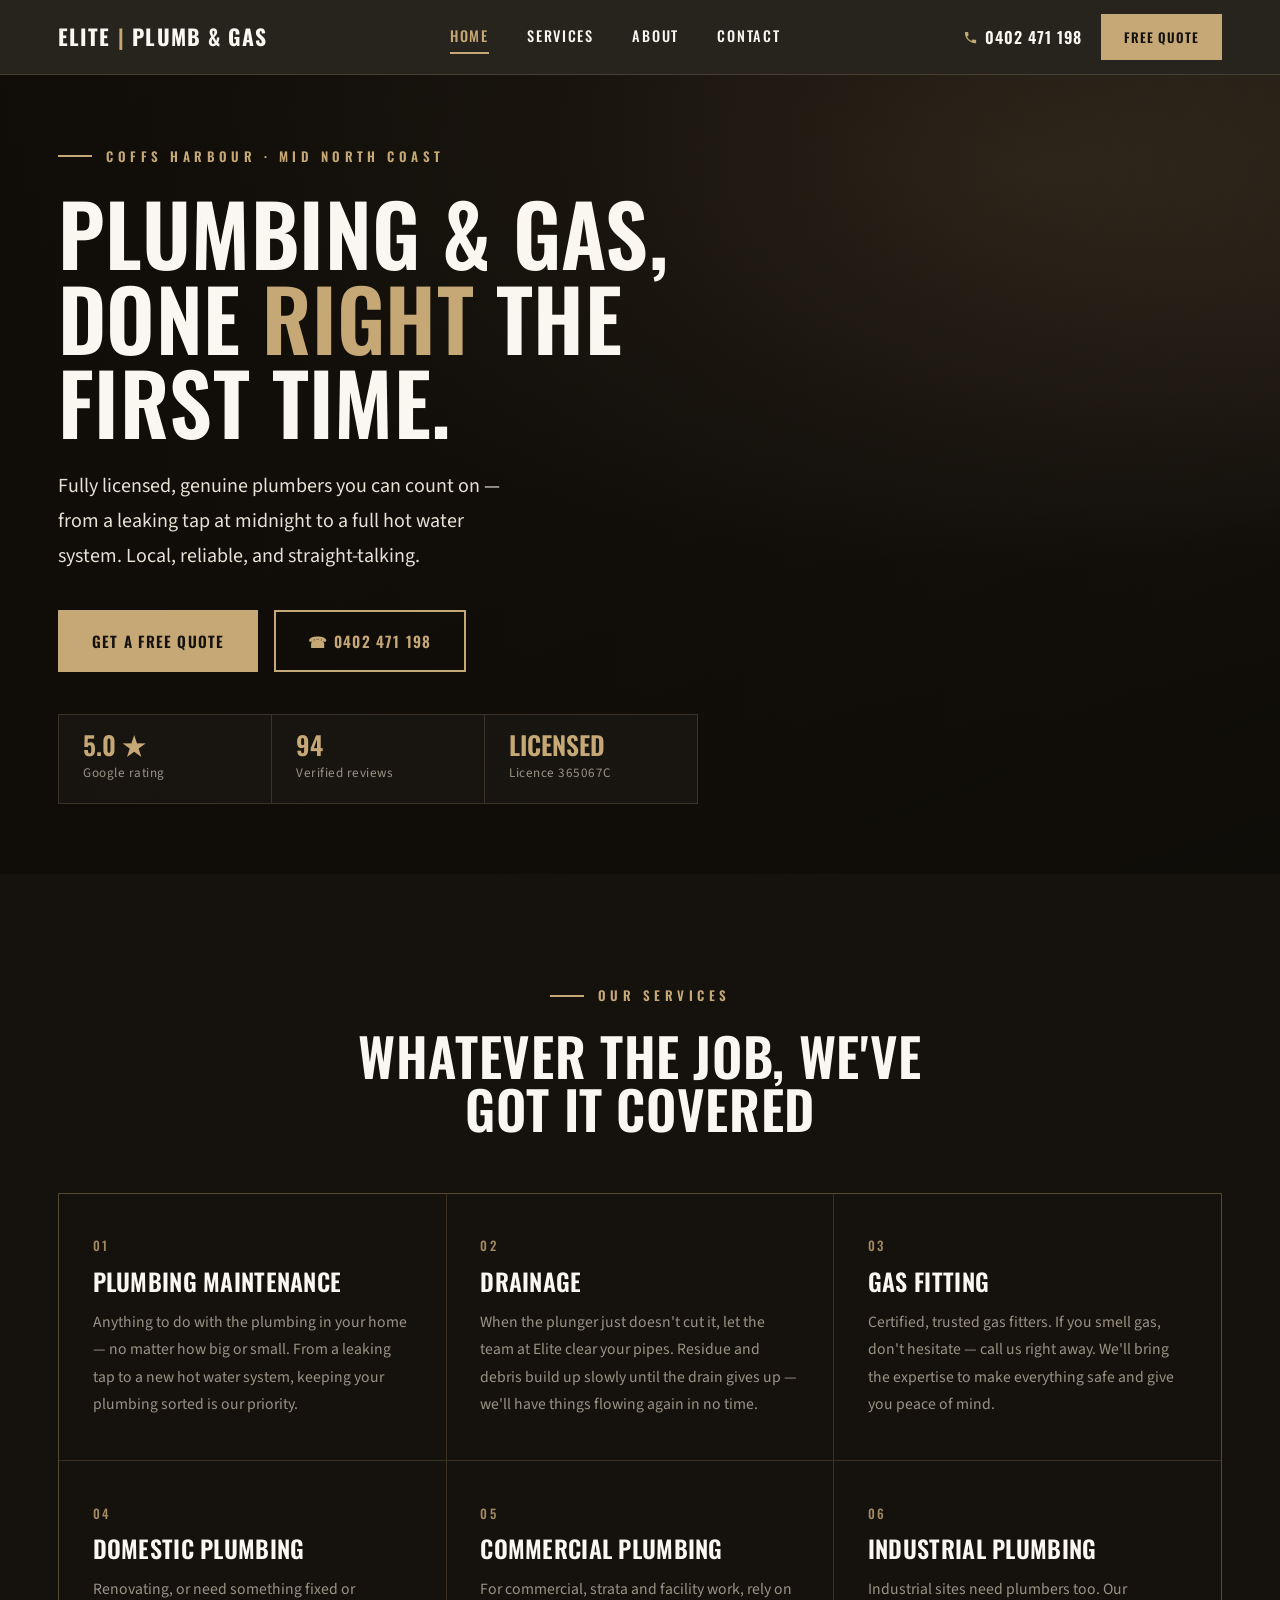
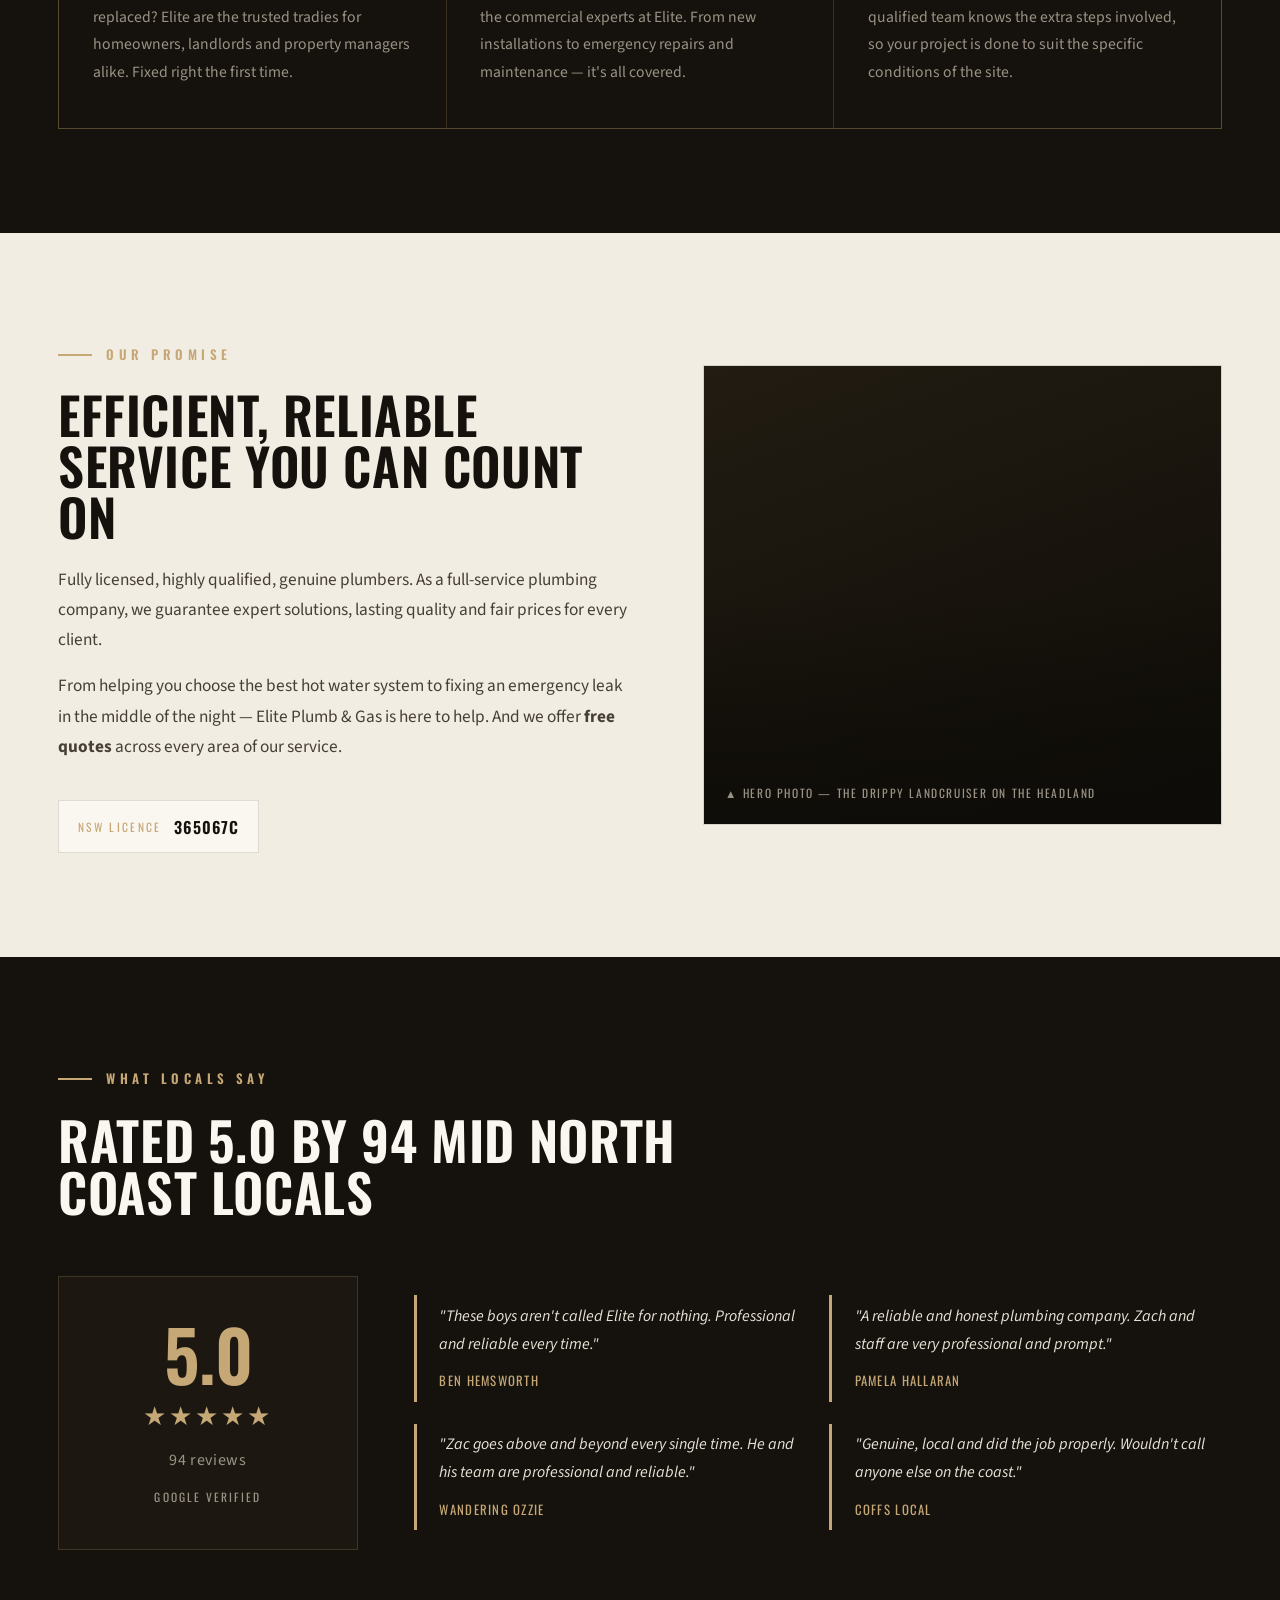
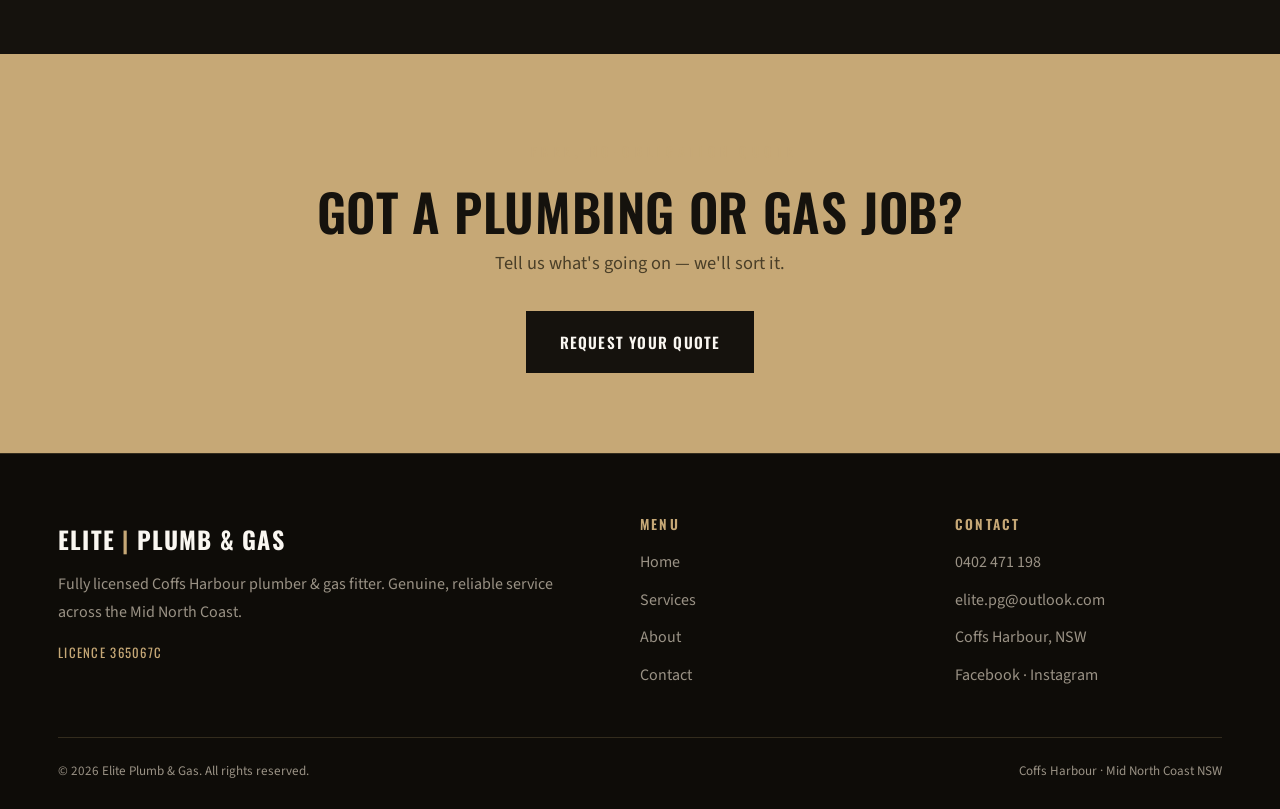
==== commit 185778e8: "Add files via upload" ====
--- a/index.html
+++ b/index.html
@@ -89,10 +89,11 @@
 
     /* ---------- Nav ---------- */
     .nav{position:sticky;top:0;z-index:200;background:rgba(21,18,13,.92);backdrop-filter:blur(12px);border-bottom:1px solid var(--hair-d)}
-    .nav .wrap{display:flex;align-items:center;justify-content:space-between;height:74px}
-    .brand{display:flex;align-items:baseline;gap:.5rem;cursor:pointer;text-decoration:none}
+    .nav .wrap{display:flex;align-items:center;justify-content:space-between;gap:1.25rem;height:74px}
+    .brand{display:flex;align-items:baseline;gap:.5rem;cursor:pointer;text-decoration:none;flex-shrink:0}
     .brand .mark{font-family:'Oswald',sans-serif;font-weight:700;text-transform:uppercase;letter-spacing:.05em;font-size:1.35rem;color:var(--paper)}
-    .brand .mark b{color:var(--sand);font-weight:700}
+    .brand .marksep{font-family:'Oswald',sans-serif;font-weight:700;font-size:1.35rem;color:var(--sand)}
+    .brand .mark2{font-family:'Oswald',sans-serif;font-weight:700;text-transform:uppercase;letter-spacing:.05em;font-size:1.35rem;color:var(--paper)}
     .brand .sub{font-family:'Oswald',sans-serif;font-weight:400;text-transform:uppercase;letter-spacing:.28em;font-size:.6rem;color:var(--grey-d)}
     .nav-links{display:flex;list-style:none;gap:2.4rem}
     .nav-links a{
@@ -104,8 +105,8 @@
     .nav-links a:hover,.nav-links a.on{color:var(--sand)}
     .nav-links a:hover::after,.nav-links a.on::after{width:100%}
     .nav-cta{display:flex;align-items:center;gap:1.2rem}
-    .nav-phone{font-family:'Oswald',sans-serif;font-weight:600;letter-spacing:.06em;color:var(--paper);text-decoration:none;font-size:1rem}
-    .nav-phone span{color:var(--sand)}
+    .nav-phone{display:inline-flex;align-items:center;gap:.45rem;font-family:'Oswald',sans-serif;font-weight:600;letter-spacing:.06em;color:var(--paper);text-decoration:none;font-size:1rem}
+    .nav-phone .ph{color:var(--sand);flex-shrink:0}
     .nav-quote{padding:.6rem 1.3rem;font-size:.82rem}
     .burger{display:none;flex-direction:column;gap:5px;background:none;border:0;cursor:pointer;padding:6px}
     .burger span{width:26px;height:2px;background:var(--paper);display:block;transition:.3s}
@@ -282,8 +283,12 @@
     @media(max-width:900px){
         .nav-links{display:none}
         .burger{display:flex}
-        .brand .mark{font-size:1.05rem}
-        .nav-phone{display:inline-flex;align-items:center;gap:.4rem;font-size:.9rem;padding:.5rem .8rem;border:1px solid var(--sand)}
+        /* compact stacked lockup: ELITE over PLUMB & GAS */
+        .brand{flex-direction:column;align-items:flex-start;gap:0;line-height:1}
+        .brand .mark{font-size:1.15rem;line-height:1}
+        .brand .marksep{display:none}
+        .brand .mark2{font-size:.62rem;letter-spacing:.24em;color:var(--sand);line-height:1;margin-top:2px}
+        .nav-phone{font-size:.88rem;padding:.5rem .75rem;border:1px solid var(--sand)}
         .nav-quote{display:none}
         .nav-links.open{display:flex;position:absolute;top:74px;left:0;right:0;flex-direction:column;background:var(--ink);padding:1.4rem 28px;gap:1.2rem;border-bottom:1px solid var(--hair-d)}
         .split,.rev-top,.rev-list,.srow,.grid3,.stats,.team,.cgrid,.faq-grid,.fcols{grid-template-columns:1fr}
@@ -310,7 +315,9 @@
 <nav class="nav">
     <div class="wrap">
         <a class="brand" onclick="go('home')">
-            <span class="mark">ELITE <b>|</b> PLUMB &amp; GAS</span>
+            <span class="mark">ELITE</span>
+            <span class="marksep">|</span>
+            <span class="mark2">PLUMB &amp; GAS</span>
         </a>
         <ul class="nav-links" id="navlinks">
             <li><a class="nav-home on" onclick="go('home')">Home</a></li>
@@ -319,7 +326,7 @@
             <li><a class="nav-contact" onclick="go('contact')">Contact</a></li>
         </ul>
         <div class="nav-cta">
-            <a class="nav-phone" href="tel:0402471198"><span>☎</span> 0402 471 198</a>
+            <a class="nav-phone" href="tel:0402471198"><svg class="ph" viewBox="0 0 24 24" width="15" height="15" aria-hidden="true"><path fill="currentColor" d="M6.6 10.8c1.4 2.8 3.8 5.2 6.6 6.6l2.2-2.2c.3-.3.7-.4 1-.2 1.1.4 2.3.6 3.6.6.6 0 1 .4 1 1V20c0 .6-.4 1-1 1C10.6 21 3 13.4 3 4c0-.6.4-1 1-1h3.4c.6 0 1 .4 1 1 0 1.3.2 2.5.6 3.6.1.4 0 .8-.3 1z"/></svg>0402 471 198</a>
             <a class="btn btn-primary nav-quote" onclick="go('contact')">Free Quote</a>
             <button class="burger" id="burger" aria-label="Menu"><span></span><span></span><span></span></button>
         </div>
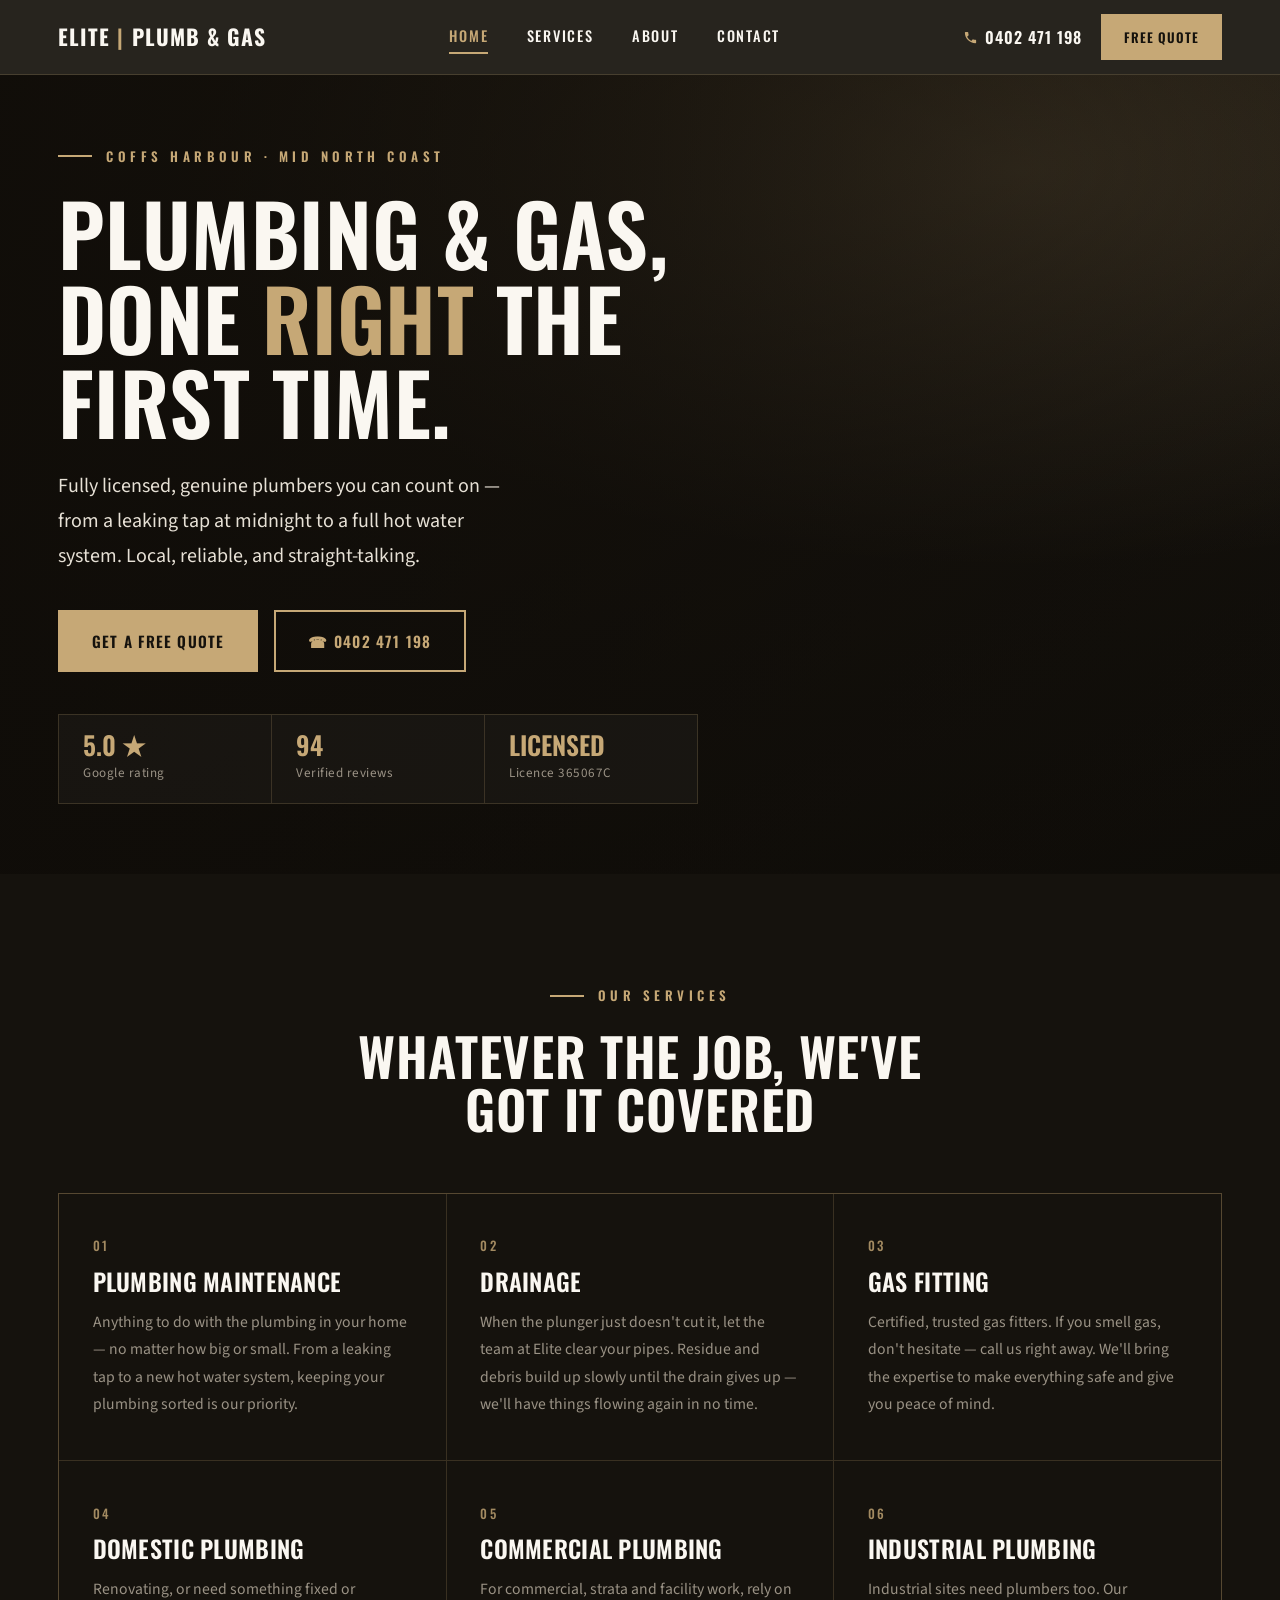
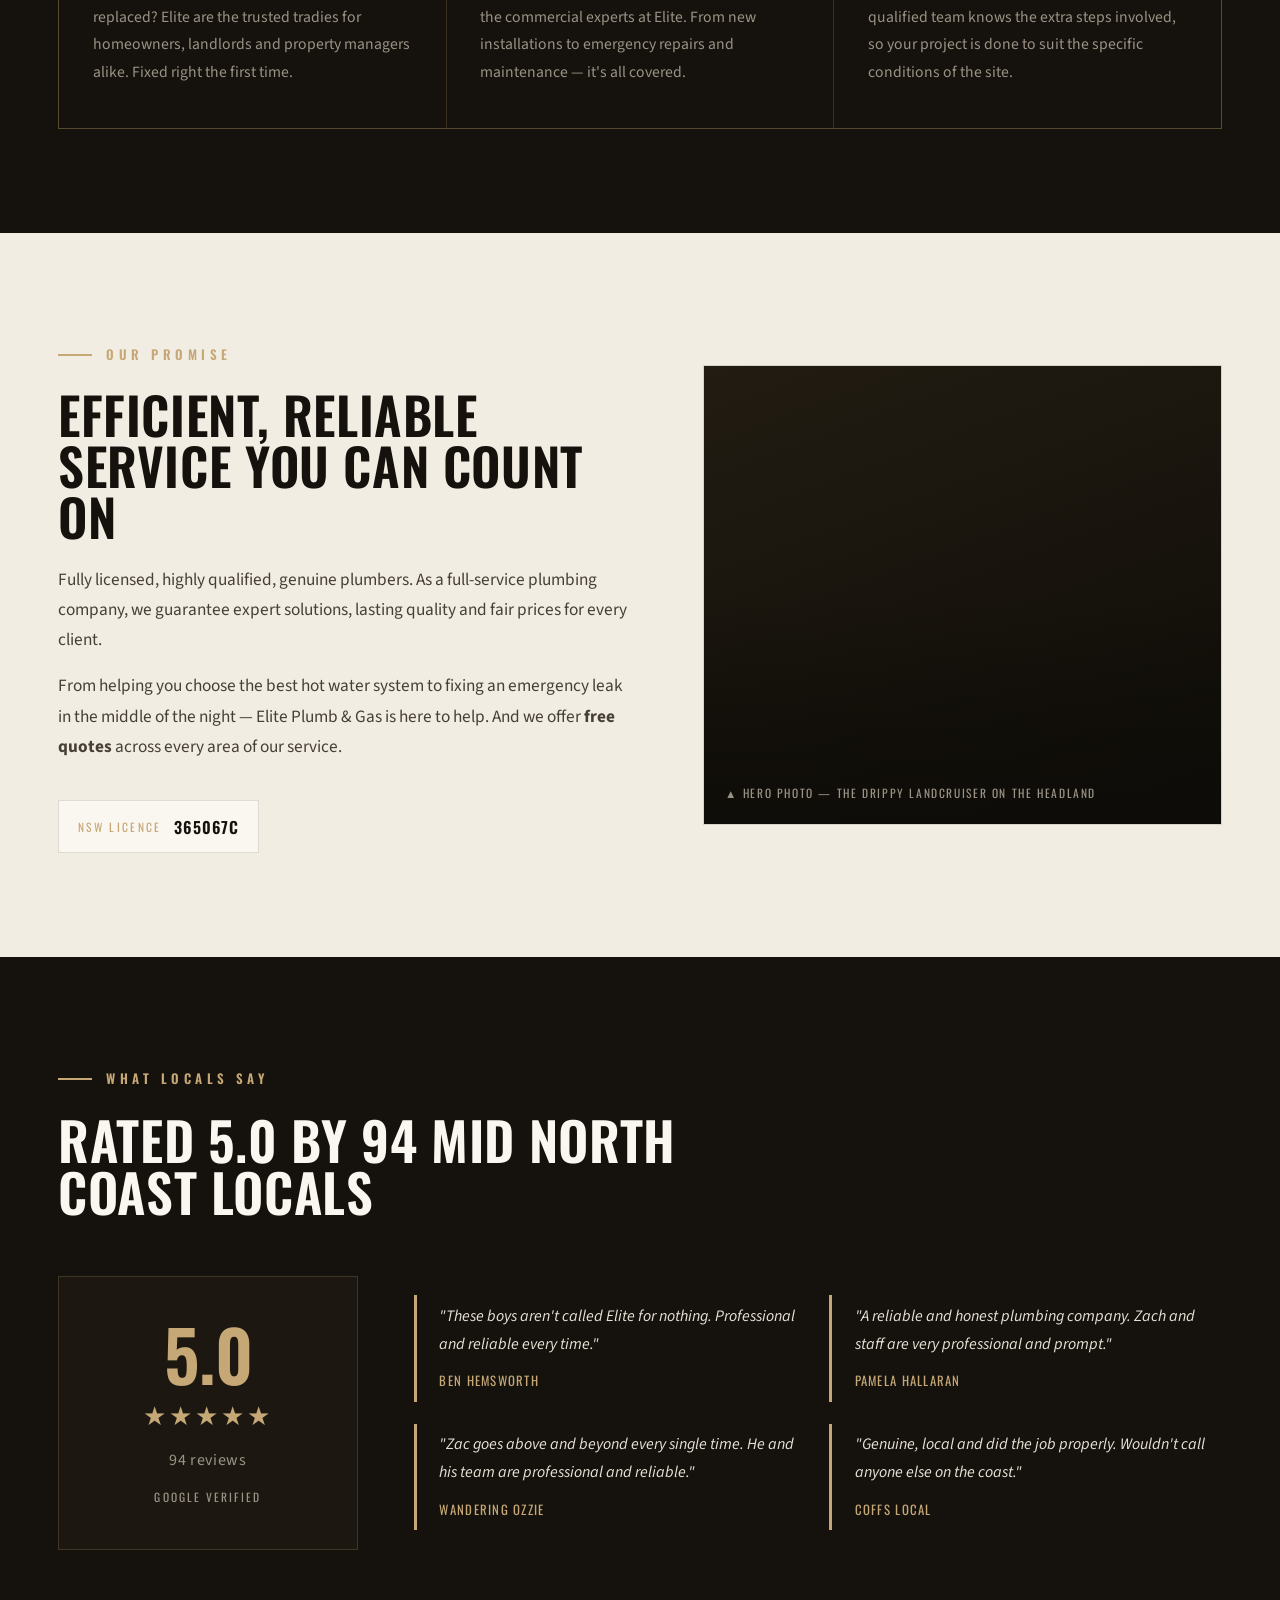
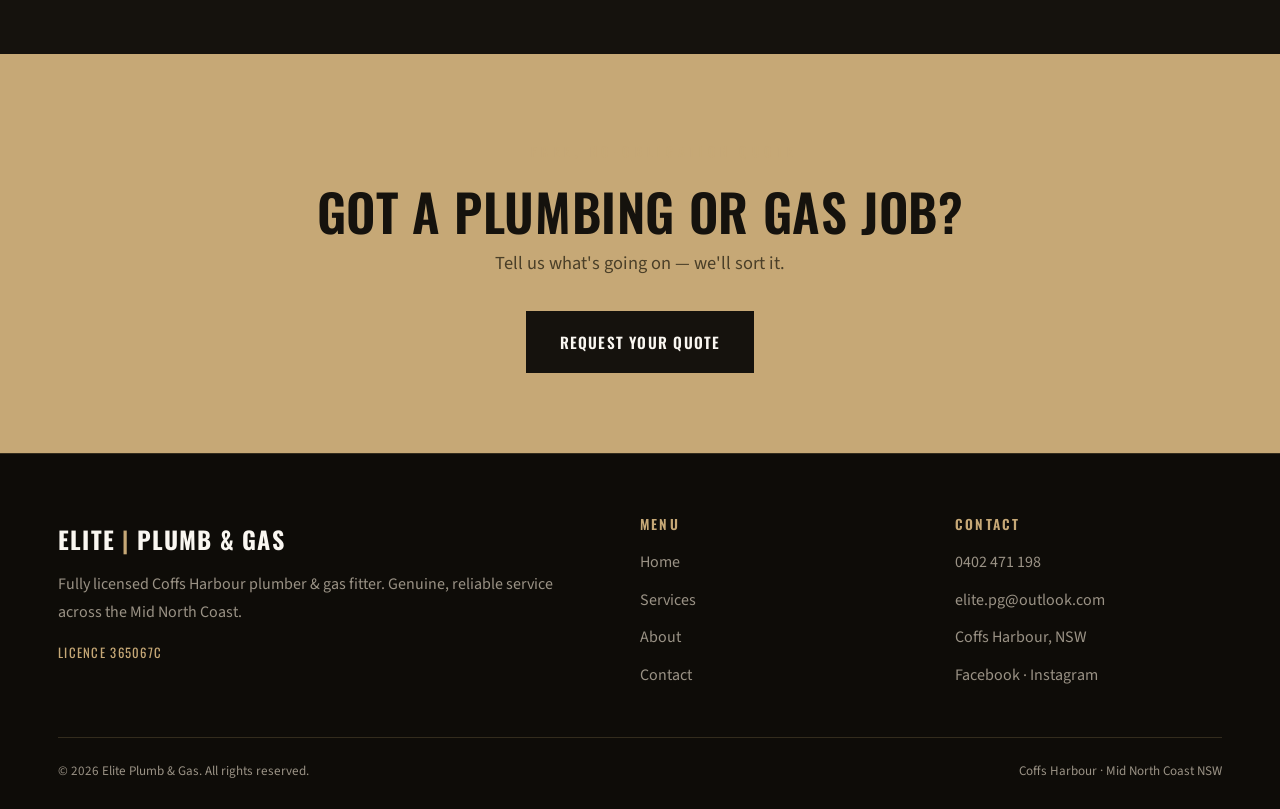
==== commit f6bf1fdb: "Add files via upload" ====
--- a/index.html
+++ b/index.html
@@ -89,11 +89,10 @@
 
     /* ---------- Nav ---------- */
     .nav{position:sticky;top:0;z-index:200;background:rgba(21,18,13,.92);backdrop-filter:blur(12px);border-bottom:1px solid var(--hair-d)}
-    .nav .wrap{display:flex;align-items:center;justify-content:space-between;gap:1.25rem;height:74px}
+    .nav .wrap{display:flex;align-items:center;justify-content:space-between;gap:1.5rem;height:74px}
     .brand{display:flex;align-items:baseline;gap:.5rem;cursor:pointer;text-decoration:none;flex-shrink:0}
-    .brand .mark{font-family:'Oswald',sans-serif;font-weight:700;text-transform:uppercase;letter-spacing:.05em;font-size:1.35rem;color:var(--paper)}
-    .brand .marksep{font-family:'Oswald',sans-serif;font-weight:700;font-size:1.35rem;color:var(--sand)}
-    .brand .mark2{font-family:'Oswald',sans-serif;font-weight:700;text-transform:uppercase;letter-spacing:.05em;font-size:1.35rem;color:var(--paper)}
+    .brand .mark{font-family:'Oswald',sans-serif;font-weight:700;text-transform:uppercase;letter-spacing:.05em;font-size:1.35rem;color:var(--paper);white-space:nowrap}
+    .brand .mark b{color:var(--sand);font-weight:700}
     .brand .sub{font-family:'Oswald',sans-serif;font-weight:400;text-transform:uppercase;letter-spacing:.28em;font-size:.6rem;color:var(--grey-d)}
     .nav-links{display:flex;list-style:none;gap:2.4rem}
     .nav-links a{
@@ -283,12 +282,13 @@
     @media(max-width:900px){
         .nav-links{display:none}
         .burger{display:flex}
-        /* compact stacked lockup: ELITE over PLUMB & GAS */
-        .brand{flex-direction:column;align-items:flex-start;gap:0;line-height:1}
-        .brand .mark{font-size:1.15rem;line-height:1}
-        .brand .marksep{display:none}
-        .brand .mark2{font-size:.62rem;letter-spacing:.24em;color:var(--sand);line-height:1;margin-top:2px}
-        .nav-phone{font-size:.88rem;padding:.5rem .75rem;border:1px solid var(--sand)}
+        .nav .wrap{gap:1rem;padding:0 18px}
+        .brand .mark{font-size:1.2rem}
+        .nav-cta{gap:.8rem}
+        /* icon-only tap-to-call keeps the full wordmark roomy; number is large in the hero */
+        .nav-phone{padding:.55rem .7rem;border:1px solid var(--sand)}
+        .nav-phone .ph{width:18px;height:18px}
+        .nav-phone .pnum{display:none}
         .nav-quote{display:none}
         .nav-links.open{display:flex;position:absolute;top:74px;left:0;right:0;flex-direction:column;background:var(--ink);padding:1.4rem 28px;gap:1.2rem;border-bottom:1px solid var(--hair-d)}
         .split,.rev-top,.rev-list,.srow,.grid3,.stats,.team,.cgrid,.faq-grid,.fcols{grid-template-columns:1fr}
@@ -301,7 +301,7 @@
         .tphoto{width:100%;height:180px}
     }
     @media(max-width:420px){
-        .brand .sub{display:none}
+        .brand .mark{font-size:1.08rem}
         .hero .wrap{min-height:560px}
     }
     @media(prefers-reduced-motion:reduce){
@@ -315,9 +315,7 @@
 <nav class="nav">
     <div class="wrap">
         <a class="brand" onclick="go('home')">
-            <span class="mark">ELITE</span>
-            <span class="marksep">|</span>
-            <span class="mark2">PLUMB &amp; GAS</span>
+            <span class="mark">ELITE <b>|</b> PLUMB &amp; GAS</span>
         </a>
         <ul class="nav-links" id="navlinks">
             <li><a class="nav-home on" onclick="go('home')">Home</a></li>
@@ -326,7 +324,7 @@
             <li><a class="nav-contact" onclick="go('contact')">Contact</a></li>
         </ul>
         <div class="nav-cta">
-            <a class="nav-phone" href="tel:0402471198"><svg class="ph" viewBox="0 0 24 24" width="15" height="15" aria-hidden="true"><path fill="currentColor" d="M6.6 10.8c1.4 2.8 3.8 5.2 6.6 6.6l2.2-2.2c.3-.3.7-.4 1-.2 1.1.4 2.3.6 3.6.6.6 0 1 .4 1 1V20c0 .6-.4 1-1 1C10.6 21 3 13.4 3 4c0-.6.4-1 1-1h3.4c.6 0 1 .4 1 1 0 1.3.2 2.5.6 3.6.1.4 0 .8-.3 1z"/></svg>0402 471 198</a>
+            <a class="nav-phone" href="tel:0402471198" aria-label="Call 0402 471 198"><svg class="ph" viewBox="0 0 24 24" width="15" height="15" aria-hidden="true"><path fill="currentColor" d="M6.6 10.8c1.4 2.8 3.8 5.2 6.6 6.6l2.2-2.2c.3-.3.7-.4 1-.2 1.1.4 2.3.6 3.6.6.6 0 1 .4 1 1V20c0 .6-.4 1-1 1C10.6 21 3 13.4 3 4c0-.6.4-1 1-1h3.4c.6 0 1 .4 1 1 0 1.3.2 2.5.6 3.6.1.4 0 .8-.3 1z"/></svg><span class="pnum">0402 471 198</span></a>
             <a class="btn btn-primary nav-quote" onclick="go('contact')">Free Quote</a>
             <button class="burger" id="burger" aria-label="Menu"><span></span><span></span><span></span></button>
         </div>
